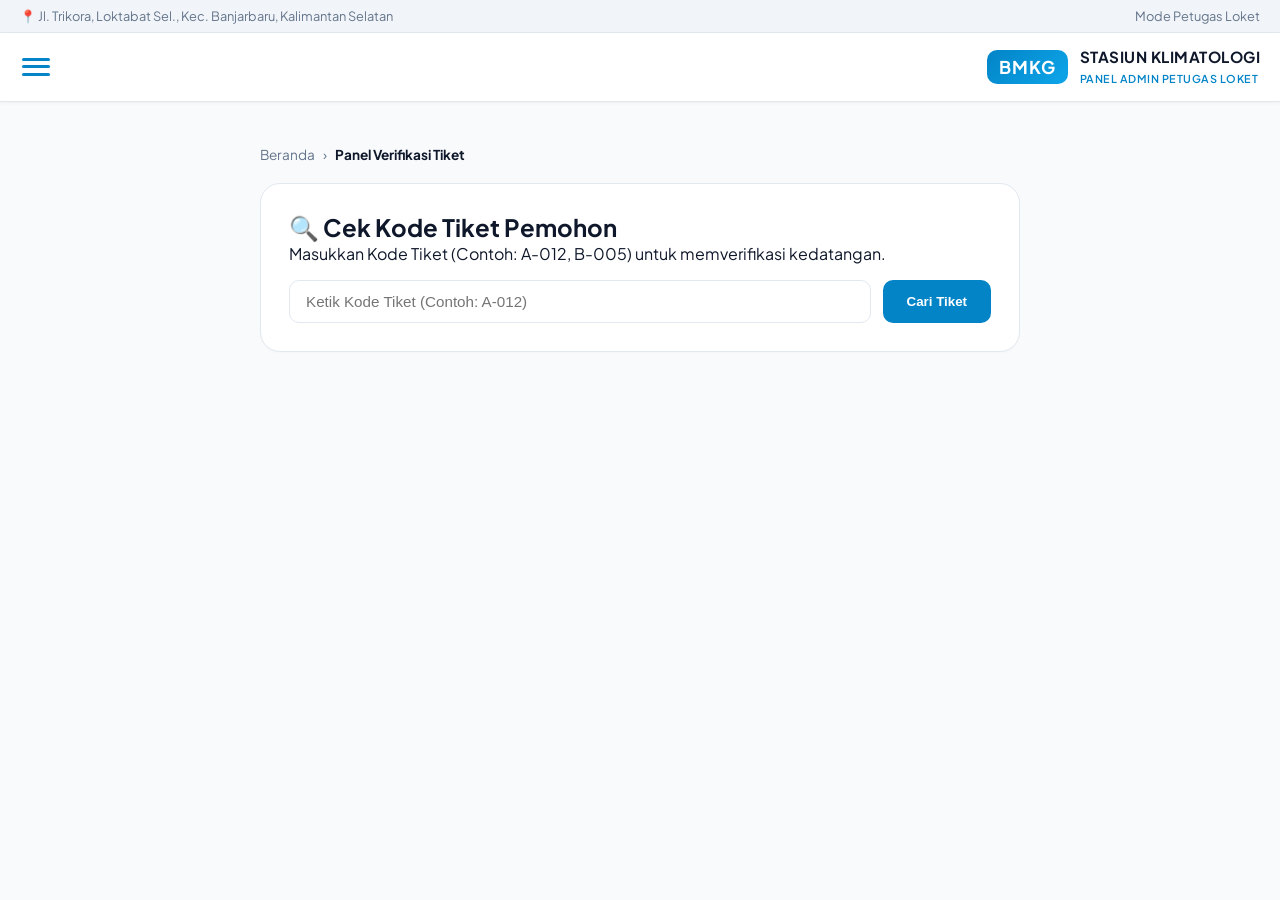
==== admin.html @ fb52cba7 "Create admin.html" ====
<!DOCTYPE html>
<html lang="id">
<head>
  <meta charset="UTF-8">
  <meta name="viewport" content="width=device-width, initial-scale=1.0">
  <title>Panel Admin - Cek Tiket Antrean BMKG</title>
  
  <link rel="preconnect" href="https://fonts.googleapis.com">
  <link rel="preconnect" href="https://fonts.gstatic.com" crossorigin>
  <link href="https://fonts.googleapis.com/css2?family=Plus+Jakarta+Sans:wght@300;400;600;700&display=swap" rel="stylesheet">
  
  <link rel="stylesheet" href="css/style.css">
  <link rel="stylesheet" href="css/responsive.css">
</head>
<body>

  <!-- Sidebar Overlay -->
  <div class="sidebar-overlay" id="sidebarOverlay" onclick="toggleSidebar()"></div>

  <aside class="sidebar" id="sidebarMenu">
    <div class="sidebar-header">
      <div class="brand-text">
        <h3>BMKG Banjarbaru</h3>
        <span>Navigasi & Admin</span>
      </div>
      <button class="close-sidebar-btn" onclick="toggleSidebar()">✕</button>
    </div>
    <div class="sidebar-body">
      <ul class="sidebar-links">
        <li><a href="index.html">🏠 Beranda</a></li>
        <li><a href="cuaca.html">🌤️ Prakiraan Cuaca</a></li>
        <li><a href="gempa.html">🌋 Gempa & Tsunami</a></li>
        <li><a href="udara.html">🍃 Kualitas Udara</a></li>
        <li><a href="tiket.html">🎫 Ambil Tiket Antrean</a></li>
      </ul>
      <div class="sidebar-divider"></div>
      <div class="admin-section-label">PANEL PETUGAS / ADMIN</div>
      <ul class="sidebar-links admin-links">
        <li><a href="admin.html" class="admin-btn-link active">🔍 Cek & Verifikasi Tiket</a></li>
      </ul>
    </div>
  </aside>

  <!-- Top Bar -->
  <div class="top-bar">
    <div class="top-bar-container">
      <div class="top-info">
        <span>📍 Jl. Trikora, Loktabat Sel., Kec. Banjarbaru, Kalimantan Selatan</span>
      </div>
      <div class="top-actions">
        <span style="font-size: 0.8rem; color: #64748B;">Mode Petugas Loket</span>
      </div>
    </div>
  </div>

  <!-- Header -->
  <header class="main-header">
    <div class="header-container">
      <button class="hamburger-btn" onclick="toggleSidebar()">
        <span></span>
        <span></span>
        <span></span>
      </button>

      <div class="brand">
        <div class="logo-badge">BMKG</div>
        <div class="brand-text">
          <h2>STASIUN KLIMATOLOGI</h2>
          <span>PANEL ADMIN PETUGAS LOKET</span>
        </div>
      </div>
    </div>
  </header>

  <!-- Panel Cek Tiket Container -->
  <main class="admin-page-container">
    <div class="breadcrumb">
      <a href="index.html">Beranda</a> <span>›</span> 
      <strong style="color: var(--text-primary);">Panel Verifikasi Tiket</strong>
    </div>

    <div class="admin-grid">
      <!-- Input Pencarian Tiket -->
      <div class="card admin-search-card">
        <h2>🔍 Cek Kode Tiket Pemohon</h2>
        <p class="subtitle">Masukkan Kode Tiket (Contoh: A-012, B-005) untuk memverifikasi kedatangan.</p>

        <form onsubmit="checkTicket(event)" class="admin-search-form">
          <input type="text" id="ticketSearchInput" placeholder="Ketik Kode Tiket (Contoh: A-012)" required>
          <button type="submit" class="check-btn">Cari Tiket</button>
        </form>
      </div>

      <!-- Hasil Cek Tiket -->
      <div class="card admin-result-card" id="adminResultCard" style="display: none;">
        <div class="status-header valid" id="statusHeader">
          <span>STATUS: TIKET VALID ✅</span>
        </div>

        <div class="admin-ticket-details">
          <div class="detail-row">
            <span>Kode Tiket:</span>
            <strong id="adminResCode" class="highlight-code">A-012</strong>
          </div>
          <div class="detail-row">
            <span>Nama Pemohon:</span>
            <strong id="adminResNama">Ahmad Rian</strong>
          </div>
          <div class="detail-row">
            <span>Instansi:</span>
            <span id="adminResInstansi">Universitas Lambung Mangkurat</span>
          </div>
          <div class="detail-row">
            <span>Jenis Layanan:</span>
            <span id="adminResLayanan">Permohonan Data Klimatologi</span>
          </div>
          <div class="detail-row">
            <span>No. WhatsApp:</span>
            <span id="adminResKontak">081234567890</span>
          </div>
        </div>

        <div class="admin-action-buttons">
          <button onclick="callQueue()" class="action-btn call-btn">📢 Panggil Ke Loket</button>
          <button onclick="markDone()" class="action-btn complete-btn">✔ Tandai Selesai</button>
        </div>
      </div>
    </div>
  </main>

  <script>
    // Fungsi Toggle Sidebar Garis 3
    function toggleSidebar() {
      document.getElementById('sidebarMenu').classList.toggle('active');
      document.getElementById('sidebarOverlay').classList.toggle('active');
    }

    // Database Simulasi Tiket
    const dummyDatabase = {
      "A-012": { nama: "Ahmad Rian", instansi: "ULM Banjarbaru", layanan: "Permohonan Data Klimatologi", kontak: "081234567890" },
      "B-005": { nama: "Siti Rahmah", instansi: "PT. Borneo Agro", layanan: "Kalibrasi Alat Meteorologi", kontak: "085299887766" },
      "C-003": { nama: "M. Rajendra", instansi: "SMA Negeri", layanan: "Pengajuan Magang / Penelitian", kontak: "081900112233" }
    };

    function checkTicket(e) {
      e.preventDefault();
      const code = document.getElementById('ticketSearchInput').value.trim().toUpperCase();
      const resultCard = document.getElementById('adminResultCard');
      
      if (dummyDatabase[code]) {
        const data = dummyDatabase[code];
        document.getElementById('adminResCode').innerText = code;
        document.getElementById('adminResNama').innerText = data.nama;
        document.getElementById('adminResInstansi').innerText = data.instansi;
        document.getElementById('adminResLayanan').innerText = data.layanan;
        document.getElementById('adminResKontak').innerText = data.kontak;
        
        resultCard.style.display = 'block';
      } else {
        alert("Kode Tiket tidak ditemukan atau belum terdaftar!");
        resultCard.style.display = 'none';
      }
    }

    function callQueue() {
      const code = document.getElementById('adminResCode').innerText;
      alert(`Nomor antrean ${code} dipanggil ke Loket Pelayanan!`);
    }

    function markDone() {
      alert("Layanan selesai disajikan. Status tiket diperbarui!");
      document.getElementById('adminResultCard').style.display = 'none';
      document.getElementById('ticketSearchInput').value = '';
    }
  </script>

<!-- Tempatkan script ini tepat sebelum tag </body> -->
  <script>
    function toggleSidebar() {
      const sidebar = document.getElementById('sidebarMenu');
      const overlay = document.getElementById('sidebarOverlay');
      
      if (sidebar && overlay) {
        sidebar.classList.toggle('active');
        overlay.classList.toggle('active');
      }
    }
  </script>
</body>
</html>
---- css/style.css ----
/* ==========================================================================
   1. VARIABLES & RESET (CLEAN LIGHT MODE - BMKG)
   ========================================================================== */
:root {
  --bg-main: #F8FAFC;
  --bg-card: #FFFFFF;
  --bg-card-hover: #F1F5F9;
  --border-card: #E2E8F0;
  
  --text-primary: #0F172A;
  --text-secondary: #64748B;
  
  --accent-blue: #0284C7;
  --accent-cyan: #0EA5E9;
  --accent-green: #10B981;
  --accent-amber: #F59E0B;
  --accent-red: #EF4444;
  
  --font-family: 'Plus Jakarta Sans', -apple-system, BlinkMacSystemFont, sans-serif;
}

* {
  margin: 0;
  padding: 0;
  box-sizing: border-box;
}

body {
  background-color: var(--bg-main);
  color: var(--text-primary);
  font-family: var(--font-family);
  min-height: 100vh;
}

/* ==========================================================================
   2. DUAL-LAYER HEADER (LIGHT VERSION)
   ========================================================================== */

/* Baris Top Bar */
.top-bar {
  background: #F1F5F9;
  border-bottom: 1px solid var(--border-card);
  font-size: 0.8rem;
  color: var(--text-secondary);
  padding: 8px 0;
}

.top-bar-container {
  max-width: 1280px;
  margin: 0 auto;
  padding: 0 20px;
  display: flex;
  justify-content: space-between;
  align-items: center;
}

.top-info {
  display: flex;
  gap: 20px;
}

.top-info span {
  display: flex;
  align-items: center;
  gap: 6px;
}

.top-actions {
  display: flex;
  align-items: center;
  gap: 16px;
}

.social-links {
  display: flex;
  gap: 12px;
}

.social-links a {
  color: var(--text-secondary);
  text-decoration: none;
  font-size: 0.85rem;
  transition: color 0.2s;
}

.social-links a:hover {
  color: var(--accent-blue);
}

.emergency-btn {
  background: #FEF2F2;
  color: var(--accent-red);
  border: 1px solid #FECACA;
  padding: 4px 12px;
  border-radius: 20px;
  text-decoration: none;
  font-weight: 700;
  font-size: 0.75rem;
  transition: all 0.3s;
}

.emergency-btn:hover {
  background: var(--accent-red);
  color: #fff;
}

/* Baris Main Navigation Header */
.main-header {
  background: var(--bg-card);
  border-bottom: 1px solid var(--border-card);
  position: sticky;
  top: 0;
  z-index: 1000;
  margin-bottom: 24px;
  box-shadow: 0 1px 3px rgba(0, 0, 0, 0.05);
}

.header-container {
  max-width: 1280px;
  margin: 0 auto;
  padding: 14px 20px;
  display: flex;
  justify-content: space-between;
  align-items: center;
}

.brand {
  display: flex;
  align-items: center;
  gap: 12px;
}

.logo-badge {
  background: linear-gradient(135deg, var(--accent-blue), var(--accent-cyan));
  color: #fff;
  font-weight: 700;
  font-size: 1.1rem;
  padding: 6px 12px;
  border-radius: 10px;
  letter-spacing: 1px;
}

.brand-text h2 {
  font-size: 0.95rem;
  font-weight: 700;
  letter-spacing: 0.5px;
  color: var(--text-primary);
  margin: 0;
}

.brand-text span {
  font-size: 0.68rem;
  color: var(--accent-blue);
  font-weight: 600;
  letter-spacing: 0.5px;
}

/* Navigasi */
.nav-menu {
  display: flex;
  align-items: center;
  gap: 6px;
}

.nav-item, .dropdown-btn {
  color: var(--text-secondary);
  text-decoration: none;
  font-weight: 600;
  font-size: 0.88rem;
  padding: 8px 14px;
  border-radius: 10px;
  background: transparent;
  border: none;
  cursor: pointer;
  transition: all 0.2s;
  font-family: inherit;
}

.nav-item:hover, .dropdown-btn:hover, .nav-item.active {
  color: var(--accent-blue);
  background: #F0F9FF;
}

.nav-item.active {
  color: var(--accent-blue);
}

/* Dropdown */
.nav-dropdown {
  position: relative;
}

.dropdown-content {
  display: none;
  position: absolute;
  top: 100%;
  left: 0;
  background: #FFFFFF;
  border: 1px solid var(--border-card);
  border-radius: 12px;
  min-width: 200px;
  box-shadow: 0 10px 25px rgba(0,0,0,0.08);
  padding: 8px 0;
  z-index: 100;
}

.dropdown-content a {
  color: var(--text-secondary);
  padding: 10px 16px;
  text-decoration: none;
  display: block;
  font-size: 0.82rem;
  transition: background 0.2s;
}

.dropdown-content a:hover {
  background: #F1F5F9;
  color: var(--accent-blue);
}

.nav-dropdown:hover .dropdown-content {
  display: block;
}

/* CTA & Time Widget */
.header-right {
  display: flex;
  align-items: center;
  gap: 14px;
}

.time-widget {
  background: #F1F5F9;
  border: 1px solid var(--border-card);
  padding: 6px 14px;
  border-radius: 20px;
  font-weight: 600;
  font-size: 0.85rem;
  color: var(--accent-blue);
}

.cta-button {
  background: linear-gradient(135deg, var(--accent-blue), var(--accent-cyan));
  color: #fff;
  border: none;
  padding: 10px 18px;
  border-radius: 10px;
  font-weight: 700;
  font-size: 0.85rem;
  cursor: pointer;
  transition: transform 0.2s, box-shadow 0.2s;
  box-shadow: 0 4px 12px rgba(14, 165, 233, 0.25);
}

.cta-button:hover {
  transform: translateY(-2px);
  box-shadow: 0 6px 16px rgba(14, 165, 233, 0.35);
}

/* ==========================================================================
   3. LAYOUT & CARDS
   ========================================================================== */
.dashboard-grid {
  max-width: 1280px;
  margin: 0 auto;
  padding: 0 20px 20px;
  display: grid;
  grid-template-columns: 1fr 340px;
  gap: 24px;
}

.main-content, .sidebar {
  display: flex;
  flex-direction: column;
  gap: 24px;
}

.card {
  background: var(--bg-card);
  border: 1px solid var(--border-card);
  border-radius: 20px;
  padding: 24px;
  box-shadow: 0 1px 3px rgba(0,0,0,0.02);
  transition: border-color 0.3s ease, box-shadow 0.3s ease;
}

.card:hover {
  border-color: #CBD5E1;
  box-shadow: 0 4px 12px rgba(0,0,0,0.05);
}

.card h3 {
  font-size: 0.95rem;
  color: var(--text-secondary);
  margin-bottom: 16px;
  text-transform: uppercase;
  letter-spacing: 0.5px;
}

/* Hero Weather Card */
.hero-weather {
  background: linear-gradient(135deg, #F0F9FF 0%, #FFFFFF 100%);
  border: 1px solid #BAE6FD;
}

.weather-header h2 {
  font-size: 1.5rem;
  font-weight: 700;
  color: var(--text-primary);
}

.weather-status-badge {
  background: #E0F2FE;
  color: var(--accent-blue);
  border: 1px solid #93C5FD;
  padding: 6px 14px;
  border-radius: 20px;
  font-size: 0.85rem;
  font-weight: 600;
}

.temp-display {
  font-size: 4.5rem;
  font-weight: 700;
  color: var(--text-primary);
}

.temp-display .unit {
  font-size: 2.5rem;
  color: var(--accent-blue);
}

.detail-item strong {
  color: var(--text-primary);
}

/* Map Card */
#map {
  height: 350px;
  width: 100%;
  border-radius: 12px;
  border: 1px solid var(--border-card);
}

/* Sidebar Cards */
.earthquake-card {
  border-left: 4px solid var(--accent-amber);
}

.eq-magnitude {
  background: #FEF2F2;
  border: 1px solid #FECACA;
  color: var(--accent-red);
}

.ispu-status {
  background: #F8FAFC;
  border: 1px solid var(--border-card);
  border-radius: 12px;
  padding: 12px 16px;
  display: flex;
  align-items: center;
  gap: 16px;
}

/* FORM TIKET (tiket.html) LIGHT VERSION */
.ticket-container {
  background: #FFFFFF;
  border: 1px solid var(--border-card);
  box-shadow: 0 10px 25px rgba(0,0,0,0.05);
}

.ticket-form input, .ticket-form select {
  background: #F8FAFC;
  border: 1px solid var(--border-card);
  color: var(--text-primary);
}

.ticket-form input:focus, .ticket-form select:focus {
  background: #FFFFFF;
  border-color: var(--accent-blue);
}

.ticket-pass {
  background: linear-gradient(135deg, #F0F9FF, #FFFFFF);
  border: 2px dashed var(--accent-blue);
}

/* ==========================================================================
   4. HERO WEATHER CARD
   ========================================================================== */
.hero-weather {
  background: linear-gradient(135deg, rgba(0, 141, 218, 0.15) 0%, rgba(18, 28, 45, 0.8) 100%);
}

.weather-header {
  display: flex;
  justify-content: space-between;
  align-items: flex-start;
  margin-bottom: 24px;
}

.weather-header h2 {
  font-size: 1.5rem;
  font-weight: 700;
}

.weather-header .subtitle {
  color: var(--text-secondary);
  font-size: 0.85rem;
}

.weather-status-badge {
  background: rgba(65, 201, 226, 0.15);
  color: var(--accent-cyan);
  border: 1px solid rgba(65, 201, 226, 0.3);
  padding: 6px 14px;
  border-radius: 20px;
  font-size: 0.85rem;
  font-weight: 600;
}

.weather-body {
  display: flex;
  align-items: center;
  justify-content: space-between;
}

.temp-display {
  font-size: 4.5rem;
  font-weight: 700;
  line-height: 1;
}

.temp-display .unit {
  font-size: 2.5rem;
  color: var(--accent-cyan);
}

.weather-details {
  display: flex;
  gap: 24px;
}

.detail-item {
  display: flex;
  flex-direction: column;
  gap: 4px;
}

.detail-item span {
  font-size: 0.75rem;
  color: var(--text-secondary);
}

.detail-item strong {
  font-size: 1rem;
}

/* ==========================================================================
   5. MAP SECTION
   ========================================================================== */
.map-card {
  padding: 20px;
}

#map {
  height: 350px;
  width: 100%;
  border-radius: 12px;
  border: 1px solid var(--border-card);
  z-index: 1;
}

/* ==========================================================================
   6. SIDEBAR CARDS (EARTHQUAKE & ISPU)
   ========================================================================== */
.earthquake-card {
  border-left: 4px solid var(--accent-amber);
}

.alert-header {
  display: flex;
  align-items: center;
  gap: 10px;
}

.alert-header h3 {
  margin-bottom: 0;
}

.live-dot {
  width: 10px;
  height: 10px;
  background-color: var(--accent-red);
  border-radius: 50%;
  box-shadow: 0 0 10px var(--accent-red);
  animation: pulse 1.5s infinite;
}

@keyframes pulse {
  0% { transform: scale(0.95); opacity: 0.8; }
  50% { transform: scale(1.2); opacity: 1; }
  100% { transform: scale(0.95); opacity: 0.8; }
}

.eq-body {
  display: flex;
  gap: 16px;
  align-items: center;
  margin-top: 16px;
}

.eq-magnitude {
  background: rgba(239, 68, 68, 0.15);
  border: 1px solid rgba(239, 68, 68, 0.3);
  color: var(--accent-red);
  padding: 12px 16px;
  border-radius: 12px;
  text-align: center;
}

.eq-magnitude span {
  font-size: 2rem;
  font-weight: 700;
  display: block;
  line-height: 1;
}

.eq-magnitude small {
  font-weight: 600;
  font-size: 0.75rem;
}

.eq-info p {
  font-size: 0.8rem;
  color: var(--text-secondary);
  margin-bottom: 4px;
}

.eq-info strong {
  color: var(--text-primary);
}

.tsunami-badge {
  display: inline-block;
  margin-top: 8px;
  font-size: 0.7rem;
  font-weight: 700;
  padding: 4px 8px;
  border-radius: 6px;
  text-transform: uppercase;
}

.tsunami-badge.no-risk {
  background: rgba(16, 185, 129, 0.15);
  color: var(--accent-green);
}

/* ISPU Status Indicator */
.ispu-status {
  display: flex;
  align-items: center;
  gap: 16px;
  padding: 12px 16px;
  background: rgba(255, 255, 255, 0.03);
  border-radius: 12px;
}

.ispu-val {
  font-size: 2rem;
  font-weight: 700;
}

.ispu-status.good .ispu-val,
.ispu-status.good .ispu-label { color: var(--accent-green); }

.ispu-status.moderate .ispu-val,
.ispu-status.moderate .ispu-label { color: var(--accent-amber); }

.ispu-status.unhealthy .ispu-val,
.ispu-status.unhealthy .ispu-label { color: var(--accent-red); }

.ispu-label {
  font-weight: 700;
  font-size: 0.9rem;
  letter-spacing: 1px;
}

/* RESPONSIVE */
@media (max-width: 900px) {
  .dashboard-grid {
    grid-template-columns: 1fr;
  }
}

/* ==========================================================================
   SECTION LANDING TIKET ANTREAN PTSP
   ========================================================================== */
.ticket-landing-section {
  max-width: 1280px;
  margin: 40px auto 20px;
  padding: 0 20px;
}

.ticket-container {
  background: linear-gradient(135deg, rgba(18, 28, 45, 0.9) 0%, rgba(11, 18, 30, 0.95) 100%);
  border: 1px solid rgba(65, 201, 226, 0.2);
  border-radius: 24px;
  padding: 40px;
}

.section-header {
  text-align: center;
  margin-bottom: 32px;
}

.badge-ptsp {
  background: rgba(65, 201, 226, 0.12);
  color: var(--accent-cyan);
  border: 1px solid rgba(65, 201, 226, 0.3);
  padding: 6px 16px;
  border-radius: 20px;
  font-size: 0.75rem;
  font-weight: 700;
  letter-spacing: 1px;
}

.section-header h2 {
  font-size: 1.8rem;
  margin: 12px 0 6px;
}

.section-header p {
  color: var(--text-secondary);
  font-size: 0.9rem;
}

.ticket-grid {
  max-width: 550px;
  margin: 0 auto;
}

/* Form Styling */
.ticket-form {
  display: flex;
  flex-direction: column;
  gap: 18px;
}

.btn-submit-ticket {
  width: 100%;
  padding: 14px;
  font-size: 1rem;
  margin-top: 8px;
}

/* Printable Ticket Styling */
.ticket-pass {
  background: linear-gradient(135deg, rgba(0, 141, 218, 0.25), rgba(18, 28, 45, 0.95));
  border: 2px dashed var(--accent-cyan);
  border-radius: 20px;
  padding: 24px;
  text-align: center;
  box-shadow: 0 10px 30px rgba(0,0,0,0.4);
}

.ticket-pass-header {
  display: flex;
  justify-content: space-between;
  align-items: center;
  border-bottom: 1px solid var(--border-card);
  padding-bottom: 12px;
  margin-bottom: 16px;
}

.ticket-label {
  font-size: 0.75rem;
  color: var(--text-secondary);
  letter-spacing: 1px;
}

.ticket-pass h1 {
  font-size: 3.5rem;
  color: var(--accent-cyan);
  margin: 8px 0;
  letter-spacing: 2px;
}

.ticket-pass h4 {
  color: var(--text-primary);
  font-size: 1.1rem;
}

.ticket-user-name {
  color: var(--accent-amber);
  font-weight: 600;
  margin-top: 6px;
}

.ticket-instruction {
  font-size: 0.8rem;
  color: var(--text-secondary);
  text-align: center;
  margin-top: 16px;
}

/* Styling Ikon Gambar Media Sosial */
.social-links {
  display: flex;
  align-items: center;
  gap: 12px;
}

.social-links a {
  display: inline-flex;
  align-items: center;
  justify-content: center;
  transition: transform 0.2s ease, opacity 0.2s ease;
}

.social-links a:hover {
  transform: translateY(-2px);
  opacity: 0.8;
}

.social-icon {
  width: 30px;       /* Sesuaikan ukuran lebar gambar */
  height: 20px;      /* Sesuaikan ukuran tinggi gambar */
  object-fit: contain;
}

/* ==========================================================================
   FORECAST SECTION (PRAKIRAAN CUACA)
   ========================================================================== */
.forecast-card {
  display: flex;
  flex-direction: column;
  gap: 16px;
}

.forecast-tabs {
  display: flex;
  gap: 8px;
  border-bottom: 1px solid var(--border-card);
  padding-bottom: 12px;
}

.tab-btn {
  background: transparent;
  border: none;
  font-family: inherit;
  font-size: 0.85rem;
  font-weight: 600;
  color: var(--text-secondary);
  padding: 6px 14px;
  border-radius: 8px;
  cursor: pointer;
  transition: all 0.2s;
}

.tab-btn:hover {
  color: var(--accent-blue);
  background: #F1F5F9;
}

.tab-btn.active {
  color: var(--accent-blue);
  background: #E0F2FE;
}

.forecast-container {
  display: grid;
  grid-template-columns: repeat(auto-fit, minmax(90px, 1fr));
  gap: 12px;
}

.forecast-item {
  background: #F8FAFC;
  border: 1px solid var(--border-card);
  border-radius: 12px;
  padding: 12px 8px;
  text-align: center;
  display: flex;
  flex-direction: column;
  align-items: center;
  gap: 6px;
  transition: transform 0.2s;
}

.forecast-item:hover {
  transform: translateY(-3px);
  border-color: var(--accent-blue);
}

.forecast-item .time {
  font-size: 0.75rem;
  font-weight: 700;
  color: var(--text-secondary);
}

.forecast-item .icon {
  font-size: 1.8rem;
  margin: 2px 0;
}

.forecast-item .temp {
  font-size: 0.9rem;
  font-weight: 700;
  color: var(--text-primary);
}

.forecast-item small {
  font-size: 0.68rem;
  color: var(--text-secondary);
}

html {
  scroll-behavior: smooth;
  scroll-padding-top: 90px; /* Supaya judul tidak tertutup header sticky */
}

/* ==========================================================================
   HALAMAN KHUSUS PRAKIRAAN CUACA (cuaca.html)
   ========================================================================== */
.cuaca-page-container {
  max-width: 1280px;
  margin: 0 auto;
  padding: 20px;
}

.cuaca-hero-section {
  text-align: center;
  padding: 40px 20px;
  background: linear-gradient(180deg, #F0F9FF 0%, #F8FAFC 100%);
  border-radius: 24px;
  margin-bottom: 32px;
}

.breadcrumb {
  font-size: 0.85rem;
  color: var(--text-secondary);
  margin-bottom: 20px;
}

.breadcrumb a {
  color: var(--text-secondary);
  text-decoration: none;
}

.breadcrumb a:hover {
  color: var(--accent-blue);
}

.breadcrumb span {
  margin: 0 6px;
}

.page-title {
  font-size: 2.2rem;
  font-weight: 700;
  color: #0F172A;
  line-height: 1.2;
  margin-bottom: 12px;
}

.page-subtitle {
  color: var(--text-secondary);
  font-size: 0.95rem;
  margin-bottom: 30px;
}

/* Form Search Bar Modern */
.search-box-wrapper {
  max-width: 580px;
  margin: 0 auto;
}

.search-input-group {
  display: flex;
  align-items: center;
  background: #FFFFFF;
  border: 1px solid var(--border-card);
  border-radius: 16px;
  padding: 8px 16px;
  box-shadow: 0 10px 25px rgba(0, 0, 0, 0.05);
  transition: border-color 0.2s;
}

.search-input-group:focus-within {
  border-color: var(--accent-blue);
}

.search-icon {
  font-size: 1.1rem;
  margin-right: 12px;
}

.search-input-group input {
  width: 100%;
  border: none;
  outline: none;
  font-size: 0.95rem;
  font-family: inherit;
  color: var(--text-primary);
  background: transparent;
}

/* Grid Kartu Wilayah */
.weather-region-grid {
  display: grid;
  grid-template-columns: repeat(auto-fill, minmax(260px, 1fr));
  gap: 20px;
}

.region-card {
  display: flex;
  flex-direction: column;
  justify-content: space-between;
  padding: 20px;
}

.region-info h3 {
  font-size: 1.1rem;
  color: var(--text-primary);
  margin-bottom: 2px;
  text-transform: none;
}

.region-info p {
  font-size: 0.78rem;
  color: var(--text-secondary);
}

.region-weather {
  display: flex;
  align-items: center;
  justify-content: space-between;
  margin: 16px 0 8px;
}

.weather-icon {
  font-size: 2.2rem;
}

.region-temp {
  font-size: 2rem;
  font-weight: 700;
  color: var(--accent-blue);
}

.weather-desc {
  font-size: 0.82rem;
  font-weight: 600;
  color: var(--text-secondary);
}

/* ==========================================================================
   HALAMAN KHUSUS GEMPA BUMI & TSUNAMI (gempa.html)
   ========================================================================== */
.gempa-grid {
  display: grid;
  grid-template-columns: 1fr 380px;
  gap: 24px;
}

@media (max-width: 900px) {
  .gempa-grid {
    grid-template-columns: 1fr;
  }
}

.gempa-main-card {
  border-left: 6px solid var(--accent-red);
}

.gempa-header-tag {
  display: flex;
  justify-content: space-between;
  align-items: center;
  flex-wrap: wrap;
  gap: 10px;
  margin-bottom: 24px;
}

.badge-danger {
  background: #FEF2F2;
  color: var(--accent-red);
  border: 1px solid #FECACA;
  padding: 6px 14px;
  border-radius: 20px;
  font-weight: 700;
  font-size: 0.8rem;
}

.tsunami-status {
  padding: 6px 14px;
  border-radius: 20px;
  font-size: 0.8rem;
  font-weight: 700;
}

.tsunami-status.no-tsunami {
  background: #F0FDF4;
  color: var(--accent-green);
  border: 1px solid #BBF7D0;
}

.gempa-details-wrapper {
  display: flex;
  gap: 28px;
  align-items: center;
}

@media (max-width: 600px) {
  .gempa-details-wrapper {
    flex-direction: column;
    text-align: center;
  }
}

.gempa-mag-box {
  background: linear-gradient(135deg, #EF4444, #B91C1C);
  color: #FFFFFF;
  padding: 24px 32px;
  border-radius: 20px;
  display: flex;
  flex-direction: column;
  align-items: center;
  justify-content: center;
  min-width: 140px;
  box-shadow: 0 8px 20px rgba(239, 68, 68, 0.25);
}

.gempa-mag-box .mag-num {
  font-size: 3rem;
  font-weight: 700;
  line-height: 1;
}

.gempa-mag-box small {
  font-size: 0.75rem;
  text-transform: uppercase;
  margin-top: 6px;
  letter-spacing: 1px;
}

.gempa-info-list {
  display: flex;
  flex-direction: column;
  gap: 12px;
  width: 100%;
}

.info-row {
  display: flex;
  justify-content: space-between;
  border-bottom: 1px solid var(--border-card);
  padding-bottom: 8px;
  font-size: 0.9rem;
}

.info-row .label {
  color: var(--text-secondary);
  font-weight: 600;
}

.info-row .val {
  color: var(--text-primary);
  font-weight: 700;
  text-align: right;
}

/* Sidebar Gempa Dirasakan */
.section-title {
  font-size: 1rem;
  font-weight: 700;
  color: var(--text-primary);
  margin-bottom: 16px;
}

.gempa-list {
  display: flex;
  flex-direction: column;
  gap: 12px;
}

.gempa-item {
  display: flex;
  align-items: center;
  gap: 16px;
  padding: 14px;
}

.item-mag {
  background: #F1F5F9;
  color: var(--text-primary);
  font-weight: 700;
  padding: 8px 12px;
  border-radius: 10px;
  font-size: 0.9rem;
  min-width: 60px;
  text-align: center;
}

.item-desc strong {
  display: block;
  font-size: 0.85rem;
  color: var(--text-primary);
  margin-bottom: 4px;
}

.item-desc small {
  font-size: 0.75rem;
  color: var(--text-secondary);
}

/* ==========================================================================
   HALAMAN KUALITAS UDARA (udara.html)
   ========================================================================== */
.ispu-page-container {
  max-width: 1280px;
  margin: 0 auto;
  padding: 20px;
}

.ispu-hero {
  text-align: center;
  padding: 30px 20px;
  background: linear-gradient(180deg, #F0F9FF 0%, #F8FAFC 100%);
  border-radius: 20px;
  margin: 16px 0 24px;
}

.ispu-tag {
  background: #E0F2FE;
  color: var(--accent-blue);
  font-size: 0.75rem;
  font-weight: 700;
  padding: 4px 12px;
  border-radius: 12px;
  letter-spacing: 0.5px;
}

.ispu-hero h1 {
  font-size: 1.8rem;
  color: var(--text-primary);
  margin: 10px 0 6px;
}

.ispu-hero p {
  color: var(--text-secondary);
  font-size: 0.9rem;
}

.ispu-grid {
  display: grid;
  grid-template-columns: 1fr 340px;
  gap: 24px;
}

/* Card Main ISPU */
.ispu-main-card {
  padding: 28px;
}

.ispu-header-row {
  display: flex;
  justify-content: space-between;
  align-items: center;
  margin-bottom: 24px;
  padding-bottom: 16px;
  border-bottom: 1px solid var(--border-card);
}

.ispu-header-row h2 {
  font-size: 1.2rem;
  color: var(--text-primary);
}

.ispu-header-row small {
  color: var(--text-secondary);
  font-size: 0.8rem;
}

.ispu-status-pill {
  font-weight: 700;
  font-size: 0.85rem;
  padding: 6px 16px;
  border-radius: 20px;
}

.status-good {
  background: #DCFCE7;
  color: #15803D;
  border: 1px solid #BBF7D0;
}

.ispu-score-container {
  display: flex;
  align-items: center;
  gap: 28px;
  margin-bottom: 32px;
}

.score-circle {
  min-width: 130px;
  height: 130px;
  border-radius: 50%;
  display: flex;
  flex-direction: column;
  justify-content: center;
  align-items: center;
  text-align: center;
}

.good-bg {
  background: linear-gradient(135deg, #10B981, #059669);
  color: #FFFFFF;
  box-shadow: 0 10px 20px rgba(16, 185, 129, 0.25);
}

.score-num {
  font-size: 3rem;
  font-weight: 700;
  line-height: 1;
}

.score-unit {
  font-size: 0.7rem;
  opacity: 0.9;
  margin-top: 4px;
}

.score-info h3 {
  font-size: 1.2rem;
  color: var(--text-primary);
  margin-bottom: 6px;
  text-transform: none;
}

.score-info p {
  color: var(--text-secondary);
  font-size: 0.88rem;
  line-height: 1.5;
}

/* Scale Legend */
.ispu-scale h4 {
  font-size: 0.85rem;
  color: var(--text-secondary);
  margin-bottom: 12px;
}

.scale-bar {
  display: grid;
  grid-template-columns: repeat(5, 1fr);
  gap: 8px;
  text-align: center;
}

.scale-item {
  padding: 10px 6px;
  border-radius: 10px;
  font-size: 0.8rem;
  font-weight: 700;
  opacity: 0.5;
}

.active-scale {
  opacity: 1 !important;
  transform: scale(1.03);
  box-shadow: 0 4px 12px rgba(0, 0, 0, 0.08);
}

.item-good { background: #DCFCE7; color: #15803D; }
.item-moderate { background: #FEF9C3; color: #A16207; }
.item-unhealthy { background: #FFEDD5; color: #C2410C; }
.item-very-unhealthy { background: #FEE2E2; color: #B91C1C; }
.item-hazardous { background: #F3E8FF; color: #6B21A8; }

/* Parameter Card */
.param-list {
  display: flex;
  flex-direction: column;
  gap: 12px;
}

.param-item {
  display: flex;
  justify-content: space-between;
  align-items: center;
  padding: 12px;
  background: #F8FAFC;
  border: 1px solid var(--border-card);
  border-radius: 10px;
}

.param-name {
  font-size: 0.88rem;
  font-weight: 600;
  color: var(--text-primary);
}

.param-name small {
  display: block;
  font-weight: 400;
  font-size: 0.72rem;
  color: var(--text-secondary);
}

.param-val {
  font-size: 0.88rem;
  font-weight: 700;
  color: var(--text-primary);
  display: flex;
  align-items: center;
  gap: 8px;
}

.badge-mini {
  font-size: 0.7rem;
  padding: 2px 8px;
  border-radius: 6px;
}

.badge-mini.good {
  background: #DCFCE7;
  color: #15803D;
}

/* ==========================================================================
   HALAMAN TIKET ANTREAN (tiket.html)
   ========================================================================== */
.ticket-page-container {
  max-width: 1100px;
  margin: 0 auto;
  padding: 20px;
}

/* Banner Status Realtime Antrean */
.queue-status-banner {
  display: flex;
  align-items: center;
  justify-content: space-around;
  background: linear-gradient(135deg, #0284C7, #0369A1);
  color: #FFFFFF;
  padding: 20px;
  border-radius: 16px;
  margin: 16px 0 28px;
  box-shadow: 0 10px 20px rgba(2, 132, 199, 0.2);
}

.queue-status-box {
  text-align: center;
}

.queue-status-box small {
  display: block;
  font-size: 0.82rem;
  opacity: 0.9;
  margin-bottom: 4px;
}

.queue-number {
  font-size: 2rem;
  font-weight: 700;
}

.queue-number.current {
  color: #FDE047; /* Yellow Accent */
}

.queue-status-divider {
  width: 1px;
  height: 40px;
  background: rgba(255, 255, 255, 0.2);
}

/* Grid Layout Tiket */
.ticket-grid {
  display: grid;
  grid-template-columns: 1fr 1fr;
  gap: 28px;
  align-items: start;
}

@media (max-width: 850px) {
  .ticket-grid {
    grid-template-columns: 1fr;
  }
}

/* Form Card */
.ticket-form-card {
  padding: 28px;
}

.ticket-form-card h2 {
  font-size: 1.3rem;
  color: var(--text-primary);
  margin-bottom: 4px;
}

.ticket-form-card .subtitle {
  font-size: 0.85rem;
  color: var(--text-secondary);
  margin-bottom: 24px;
}

.form-group {
  margin-bottom: 18px;
}

.form-group label {
  display: block;
  font-size: 0.85rem;
  font-weight: 600;
  color: var(--text-primary);
  margin-bottom: 6px;
}

.form-group input,
.form-group select {
  width: 100%;
  padding: 10px 14px;
  border: 1px solid var(--border-card);
  border-radius: 10px;
  font-family: inherit;
  font-size: 0.9rem;
  color: var(--text-primary);
  background: #F8FAFC;
  outline: none;
  transition: border-color 0.2s;
}

.form-group input:focus,
.form-group select:focus {
  border-color: var(--accent-blue);
  background: #FFFFFF;
}

.submit-ticket-btn {
  width: 100%;
  padding: 12px;
  background: var(--accent-blue);
  color: #FFFFFF;
  border: none;
  border-radius: 10px;
  font-weight: 700;
  font-size: 0.95rem;
  cursor: pointer;
  transition: opacity 0.2s;
}

.submit-ticket-btn:hover {
  opacity: 0.9;
}

/* Tiket Result Card (Tampilan Kupon Tiket Digital) */
.ticket-result-card {
  background: #FFFFFF;
  border: 2px dashed var(--accent-blue);
  border-radius: 20px;
  padding: 24px;
  text-align: center;
}

.ticket-header h3 {
  font-size: 1rem;
  color: var(--text-primary);
  margin-bottom: 2px;
}

.ticket-header p {
  font-size: 0.78rem;
  color: var(--text-secondary);
}

.ticket-body {
  background: #F0F9FF;
  border-radius: 14px;
  padding: 20px;
  margin: 20px 0;
}

.ticket-label {
  font-size: 0.75rem;
  font-weight: 700;
  color: var(--text-secondary);
  letter-spacing: 0.5px;
}

.ticket-code {
  font-size: 3.2rem;
  font-weight: 800;
  color: var(--accent-blue);
  line-height: 1.1;
  margin: 6px 0 16px;
}

.ticket-info-list {
  text-align: left;
  border-top: 1px solid #BAE6FD;
  padding-top: 12px;
  display: flex;
  flex-direction: column;
  gap: 8px;
}

.info-row {
  display: flex;
  justify-content: space-between;
  font-size: 0.82rem;
}

.info-row span {
  color: var(--text-secondary);
}

.info-row strong {
  color: var(--text-primary);
}

.ticket-footer p {
  font-size: 0.75rem;
  color: var(--text-secondary);
  margin-bottom: 12px;
}

.print-btn {
  background: #F1F5F9;
  color: var(--text-primary);
  border: 1px solid var(--border-card);
  padding: 8px 16px;
  border-radius: 8px;
  font-weight: 600;
  font-size: 0.85rem;
  cursor: pointer;
}

.print-btn:hover {
  background: #E2E8F0;
}

/* ==========================================================================
   HAMBURGER BUTTON & SIDEBAR DRAWER
   ========================================================================== */
.hamburger-btn {
  display: flex;
  flex-direction: column;
  justify-content: space-between;
  width: 28px;
  height: 20px;
  background: transparent;
  border: none;
  cursor: pointer;
  padding: 0;
  margin-right: 16px;
}

.hamburger-btn span {
  width: 100%;
  height: 3px;
  background: var(--text-primary);
  border-radius: 4px;
  transition: all 0.3s ease;
}

/* Sidebar Drawer Slide-in */
.sidebar {
  position: fixed;
  top: 0;
  left: -300px; /* Sembunyi di kiri */
  width: 280px;
  height: 100vh;
  background: #FFFFFF;
  z-index: 1000;
  box-shadow: 4px 0 25px rgba(0, 0, 0, 0.15);
  transition: left 0.3s ease;
  display: flex;
  flex-direction: column;
}

.sidebar.active {
  left: 0; /* Muncul dari kiri */
}

.sidebar-overlay {
  position: fixed;
  top: 0;
  left: 0;
  width: 100vw;
  height: 100vh;
  background: rgba(15, 23, 42, 0.4);
  backdrop-filter: blur(2px);
  z-index: 999;
  display: none;
}

.sidebar-overlay.active {
  display: block;
}

.sidebar-header {
  display: flex;
  justify-content: space-between;
  align-items: center;
  padding: 20px;
  border-bottom: 1px solid var(--border-card);
}

.close-sidebar-btn {
  background: transparent;
  border: none;
  font-size: 1.2rem;
  cursor: pointer;
  color: var(--text-secondary);
}

.sidebar-body {
  padding: 20px;
  flex: 1;
  overflow-y: auto;
}

.sidebar-links {
  list-style: none;
  padding: 0;
  margin: 0;
}

.sidebar-links li {
  margin-bottom: 8px;
}

.sidebar-links a {
  display: block;
  padding: 10px 14px;
  color: var(--text-primary);
  text-decoration: none;
  font-weight: 600;
  font-size: 0.9rem;
  border-radius: 8px;
  transition: background 0.2s;
}

.sidebar-links a:hover {
  background: #F1F5F9;
  color: var(--accent-blue);
}

.sidebar-divider {
  height: 1px;
  background: var(--border-card);
  margin: 20px 0;
}

.admin-section-label {
  font-size: 0.72rem;
  font-weight: 700;
  color: var(--text-secondary);
  letter-spacing: 0.5px;
  margin-bottom: 10px;
}

.admin-btn-link {
  background: #EFF6FF !important;
  color: var(--accent-blue) !important;
  border: 1px solid #BFDBFE;
}

/* ==========================================================================
   HALAMAN ADMIN CEK TIKET (admin.html)
   ========================================================================== */
.admin-page-container {
  max-width: 800px;
  margin: 0 auto;
  padding: 20px;
}

.admin-grid {
  display: flex;
  flex-direction: column;
  gap: 20px;
  margin-top: 16px;
}

.admin-search-card {
  padding: 28px;
}

.admin-search-form {
  display: flex;
  gap: 12px;
  margin-top: 16px;
}

.admin-search-form input {
  flex: 1;
  padding: 12px 16px;
  border: 1px solid var(--border-card);
  border-radius: 10px;
  font-size: 0.95rem;
  outline: none;
}

.admin-search-form .check-btn {
  background: var(--accent-blue);
  color: #FFFFFF;
  border: none;
  padding: 0 24px;
  border-radius: 10px;
  font-weight: 700;
  cursor: pointer;
}

.status-header.valid {
  background: #DCFCE7;
  color: #15803D;
  padding: 10px 16px;
  border-radius: 8px;
  font-weight: 700;
  font-size: 0.85rem;
  margin-bottom: 16px;
}

.admin-ticket-details {
  display: flex;
  flex-direction: column;
  gap: 12px;
  background: #F8FAFC;
  padding: 16px;
  border-radius: 12px;
  margin-bottom: 20px;
}

.detail-row {
  display: flex;
  justify-content: space-between;
  font-size: 0.9rem;
}

.detail-row span {
  color: var(--text-secondary);
}

.highlight-code {
  color: var(--accent-blue);
  font-size: 1.2rem;
}

.admin-action-buttons {
  display: flex;
  gap: 12px;
}

.action-btn {
  flex: 1;
  padding: 12px;
  border: none;
  border-radius: 10px;
  font-weight: 700;
  cursor: pointer;
}

.call-btn {
  background: #FEF08A;
  color: #854D0E;
}

.complete-btn {
  background: #0284C7;
  color: #FFFFFF;
}

/* ==========================================================================
   SIDEBAR & OVERLAY FIX
   ========================================================================== */

/* Overlay Latar Hitam */
.sidebar-overlay {
  position: fixed;
  top: 0;
  left: 0;
  width: 100vw;
  height: 100vh;
  background: rgba(15, 23, 42, 0.5);
  backdrop-filter: blur(2px);
  z-index: 9998;
  display: none;
}

.sidebar-overlay.active {
  display: block !important;
}

/* Sidebar Box */
.sidebar {
  position: fixed;
  top: 0;
  left: -320px; /* Sembunyi ke kiri luar layar */
  width: 280px;
  height: 100vh;
  background: #FFFFFF;
  z-index: 9999; /* Pastikan selalu berada di paling atas */
  box-shadow: 4px 0 25px rgba(0, 0, 0, 0.2);
  transition: left 0.3s cubic-bezier(0.4, 0, 0.2, 1);
  display: flex;
  flex-direction: column;
}

/* Saat Kelas 'active' Ditambahkan oleh JS, Sidebar Keluar */
.sidebar.active {
  left: 0 !important;
}

/* Tombol Garis 3 */
.hamburger-btn {
  display: flex;
  flex-direction: column;
  justify-content: space-around;
  width: 32px;
  height: 26px;
  background: transparent;
  border: none;
  cursor: pointer;
  padding: 2px;
  margin-right: 12px;
  z-index: 10;
}

.hamburger-btn span {
  width: 100%;
  height: 3px;
  background: #0284C7;
  border-radius: 4px;
}

/* Header & Tombol Close di Dalam Sidebar */
.sidebar-header {
  display: flex;
  justify-content: space-between;
  align-items: center;
  padding: 18px 20px;
  border-bottom: 1px solid #E2E8F0;
}

.close-sidebar-btn {
  background: #F1F5F9;
  border: none;
  font-size: 1.1rem;
  width: 32px;
  height: 32px;
  border-radius: 50%;
  cursor: pointer;
  color: #64748B;
  display: flex;
  align-items: center;
  justify-content: center;
}

.sidebar-body {
  padding: 20px;
  flex: 1;
  overflow-y: auto;
}

.sidebar-links {
  list-style: none;
  padding: 0;
  margin: 0;
}

.sidebar-links li {
  margin-bottom: 6px;
}

.sidebar-links a {
  display: block;
  padding: 10px 14px;
  color: #0F172A;
  text-decoration: none;
  font-weight: 600;
  font-size: 0.9rem;
  border-radius: 10px;
  transition: all 0.2s;
}

.sidebar-links a:hover {
  background: #F0F9FF;
  color: #0284C7;
}

.sidebar-divider {
  height: 1px;
  background: #E2E8F0;
  margin: 16px 0;
}

.admin-section-label {
  font-size: 0.7rem;
  font-weight: 700;
  color: #94A3B8;
  letter-spacing: 0.5px;
  margin-bottom: 8px;
}

.admin-btn-link {
  background: #EFF6FF !important;
  color: #0284C7 !important;
  border: 1px solid #BFDBFE;
}
---- css/responsive.css ----
/* ==========================================================================
   RESPONSIVE DESIGN (BREAKPOINTS)
   ========================================================================== */

/* 1. TABLET & IPAD (Max Width: 900px) */
@media screen and (max-width: 900px) {
  body {
    padding: 12px;
  }

  .navbar {
    padding: 12px 16px;
  }

  /* Ubah layout dari 2 kolom samping-sampingan jadi 1 kolom bertumpuk */
  .dashboard-grid {
    grid-template-columns: 1fr;
    gap: 16px;
  }

  .weather-body {
    flex-direction: row;
    gap: 16px;
  }

  #map {
    height: 300px;
  }
}

/* 2. SMARTPHONE / MOBILE (Max Width: 600px) */
@media screen and (max-width: 600px) {
  /* Navbar Adjustment */
  .navbar {
    flex-direction: column;
    align-items: flex-start;
    gap: 12px;
  }

  .time-widget {
    align-self: flex-start;
    font-size: 0.8rem;
    padding: 6px 12px;
  }

  .logo-title h1 {
    font-size: 0.95rem;
  }

  .logo-title span {
    font-size: 0.68rem;
  }

  /* Hero Weather Adjustment */
  .weather-header {
    flex-direction: column;
    gap: 8px;
    align-items: flex-start;
  }

  .weather-body {
    flex-direction: column;
    align-items: flex-start;
    gap: 20px;
  }

  .temp-display {
    font-size: 3.5rem;
  }

  .weather-details {
    width: 100%;
    justify-content: space-between;
    border-top: 1px solid var(--border-card);
    padding-top: 16px;
  }

  /* Map Container */
  #map {
    height: 250px;
  }

  /* Earthquake Card Adjustment */
  .eq-body {
    flex-direction: column;
    align-items: flex-start;
  }

  .eq-magnitude {
    width: 100%;
    display: flex;
    align-items: center;
    justify-content: center;
    gap: 8px;
    padding: 8px;
  }

  .eq-magnitude span {
    font-size: 1.5rem;
  }
}
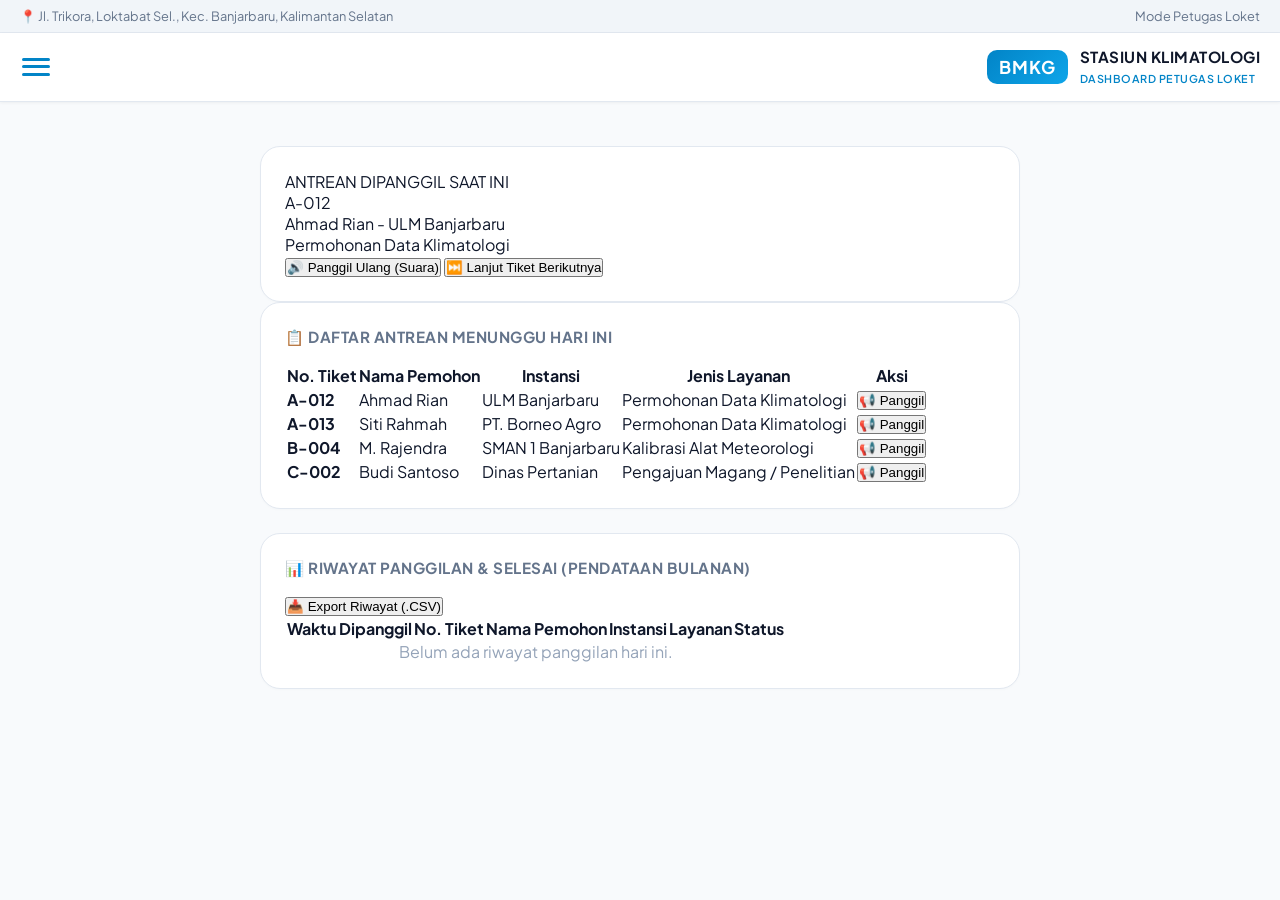
==== commit af47f4bc: "Update admin.html" ====
--- a/admin.html
+++ b/admin.html
@@ -3,7 +3,7 @@
 <head>
   <meta charset="UTF-8">
   <meta name="viewport" content="width=device-width, initial-scale=1.0">
-  <title>Panel Admin - Cek Tiket Antrean BMKG</title>
+  <title>Panel Admin Antrean - BMKG Banjarbaru</title>
   
   <link rel="preconnect" href="https://fonts.googleapis.com">
   <link rel="preconnect" href="https://fonts.gstatic.com" crossorigin>
@@ -20,8 +20,8 @@
   <aside class="sidebar" id="sidebarMenu">
     <div class="sidebar-header">
       <div class="brand-text">
-        <h3>BMKG Banjarbaru</h3>
-        <span>Navigasi & Admin</span>
+        <h3 style="margin:0;">BMKG Banjarbaru</h3>
+        <span style="font-size:0.75rem; color:#64748B;">Navigasi & Admin</span>
       </div>
       <button class="close-sidebar-btn" onclick="toggleSidebar()">✕</button>
     </div>
@@ -36,7 +36,7 @@
       <div class="sidebar-divider"></div>
       <div class="admin-section-label">PANEL PETUGAS / ADMIN</div>
       <ul class="sidebar-links admin-links">
-        <li><a href="admin.html" class="admin-btn-link active">🔍 Cek & Verifikasi Tiket</a></li>
+        <li><a href="admin.html" class="admin-btn-link active">🔍 Dashboard Admin Antrean</a></li>
       </ul>
     </div>
   </aside>
@@ -53,10 +53,10 @@
     </div>
   </div>
 
-  <!-- Header -->
+  <!-- Header Admin -->
   <header class="main-header">
     <div class="header-container">
-      <button class="hamburger-btn" onclick="toggleSidebar()">
+      <button class="hamburger-btn" onclick="toggleSidebar()" type="button">
         <span></span>
         <span></span>
         <span></span>
@@ -66,125 +66,236 @@
         <div class="logo-badge">BMKG</div>
         <div class="brand-text">
           <h2>STASIUN KLIMATOLOGI</h2>
-          <span>PANEL ADMIN PETUGAS LOKET</span>
+          <span>DASHBOARD PETUGAS LOKET</span>
         </div>
       </div>
     </div>
   </header>
 
-  <!-- Panel Cek Tiket Container -->
   <main class="admin-page-container">
-    <div class="breadcrumb">
-      <a href="index.html">Beranda</a> <span>›</span> 
-      <strong style="color: var(--text-primary);">Panel Verifikasi Tiket</strong>
-    </div>
-
-    <div class="admin-grid">
-      <!-- Input Pencarian Tiket -->
-      <div class="card admin-search-card">
-        <h2>🔍 Cek Kode Tiket Pemohon</h2>
-        <p class="subtitle">Masukkan Kode Tiket (Contoh: A-012, B-005) untuk memverifikasi kedatangan.</p>
-
-        <form onsubmit="checkTicket(event)" class="admin-search-form">
-          <input type="text" id="ticketSearchInput" placeholder="Ketik Kode Tiket (Contoh: A-012)" required>
-          <button type="submit" class="check-btn">Cari Tiket</button>
-        </form>
-      </div>
-
-      <!-- Hasil Cek Tiket -->
-      <div class="card admin-result-card" id="adminResultCard" style="display: none;">
-        <div class="status-header valid" id="statusHeader">
-          <span>STATUS: TIKET VALID ✅</span>
-        </div>
-
-        <div class="admin-ticket-details">
-          <div class="detail-row">
-            <span>Kode Tiket:</span>
-            <strong id="adminResCode" class="highlight-code">A-012</strong>
-          </div>
-          <div class="detail-row">
-            <span>Nama Pemohon:</span>
-            <strong id="adminResNama">Ahmad Rian</strong>
-          </div>
-          <div class="detail-row">
-            <span>Instansi:</span>
-            <span id="adminResInstansi">Universitas Lambung Mangkurat</span>
-          </div>
-          <div class="detail-row">
-            <span>Jenis Layanan:</span>
-            <span id="adminResLayanan">Permohonan Data Klimatologi</span>
-          </div>
-          <div class="detail-row">
-            <span>No. WhatsApp:</span>
-            <span id="adminResKontak">081234567890</span>
-          </div>
-        </div>
-
-        <div class="admin-action-buttons">
-          <button onclick="callQueue()" class="action-btn call-btn">📢 Panggil Ke Loket</button>
-          <button onclick="markDone()" class="action-btn complete-btn">✔ Tandai Selesai</button>
-        </div>
+    <!-- Panel Panggilan Utama -->
+    <div class="card active-call-card">
+      <div class="call-status-label">ANTREAN DIPANGGIL SAAT INI</div>
+      <div class="active-ticket-number" id="activeTicketCode">A-012</div>
+      <div class="active-ticket-name" id="activeTicketName">Ahmad Rian - ULM Banjarbaru</div>
+      <div class="active-ticket-service" id="activeTicketService">Permohonan Data Klimatologi</div>
+
+      <div class="call-controls">
+        <button onclick="repeatVoiceCall()" class="control-btn btn-repeat">
+          🔊 Panggil Ulang (Suara)
+        </button>
+        <button onclick="nextTicket()" class="control-btn btn-next">
+          ⏭️ Lanjut Tiket Berikutnya
+        </button>
+      </div>
+    </div>
+
+    <!-- Tabel Daftar Antrean Menunggu -->
+    <div class="card admin-table-card">
+      <h3>📋 Daftar Antrean Menunggu Hari Ini</h3>
+      <div class="table-responsive">
+        <table class="queue-table">
+          <thead>
+            <tr>
+              <th>No. Tiket</th>
+              <th>Nama Pemohon</th>
+              <th>Instansi</th>
+              <th>Jenis Layanan</th>
+              <th>Aksi</th>
+            </tr>
+          </thead>
+          <tbody id="waitingQueueTableBody">
+            <!-- Data Antrean Otomatis Muncul di Sini -->
+          </tbody>
+        </table>
+      </div>
+    </div>
+
+    <!-- Tabel Riwayat Panggilan (Untuk Pendataan Bulanan) -->
+    <div class="card admin-table-card" style="margin-top: 24px;">
+      <div class="table-header-flex">
+        <h3>📊 Riwayat Panggilan & Selesai (Pendataan Bulanan)</h3>
+        <button onclick="exportHistory()" class="export-btn">📥 Export Riwayat (.CSV)</button>
+      </div>
+      <div class="table-responsive">
+        <table class="queue-table history-table">
+          <thead>
+            <tr>
+              <th>Waktu Dipanggil</th>
+              <th>No. Tiket</th>
+              <th>Nama Pemohon</th>
+              <th>Instansi</th>
+              <th>Layanan</th>
+              <th>Status</th>
+            </tr>
+          </thead>
+          <tbody id="historyQueueTableBody">
+            <!-- Data Riwayat Muncul di Sini -->
+          </tbody>
+        </table>
       </div>
     </div>
   </main>
 
   <script>
-    // Fungsi Toggle Sidebar Garis 3
     function toggleSidebar() {
       document.getElementById('sidebarMenu').classList.toggle('active');
       document.getElementById('sidebarOverlay').classList.toggle('active');
     }
 
-    // Database Simulasi Tiket
-    const dummyDatabase = {
-      "A-012": { nama: "Ahmad Rian", instansi: "ULM Banjarbaru", layanan: "Permohonan Data Klimatologi", kontak: "081234567890" },
-      "B-005": { nama: "Siti Rahmah", instansi: "PT. Borneo Agro", layanan: "Kalibrasi Alat Meteorologi", kontak: "085299887766" },
-      "C-003": { nama: "M. Rajendra", instansi: "SMA Negeri", layanan: "Pengajuan Magang / Penelitian", kontak: "081900112233" }
-    };
-
-    function checkTicket(e) {
-      e.preventDefault();
-      const code = document.getElementById('ticketSearchInput').value.trim().toUpperCase();
-      const resultCard = document.getElementById('adminResultCard');
+    // Data Antrean Sementara (Model Realtime)
+    let waitingQueue = [
+      { code: "A-012", nama: "Ahmad Rian", instansi: "ULM Banjarbaru", layanan: "Permohonan Data Klimatologi" },
+      { code: "A-013", nama: "Siti Rahmah", instansi: "PT. Borneo Agro", layanan: "Permohonan Data Klimatologi" },
+      { code: "B-004", nama: "M. Rajendra", instansi: "SMAN 1 Banjarbaru", layanan: "Kalibrasi Alat Meteorologi" },
+      { code: "C-002", nama: "Budi Santoso", instansi: "Dinas Pertanian", layanan: "Pengajuan Magang / Penelitian" }
+    ];
+
+    let historyQueue = [];
+    let currentTicket = null;
+
+    // Render Tabel Antrean Menunggu
+    function renderQueueTable() {
+      const tbody = document.getElementById('waitingQueueTableBody');
+      tbody.innerHTML = "";
+
+      if (waitingQueue.length === 0) {
+        tbody.innerHTML = `<tr><td colspan="5" style="text-align:center; color:#94A3B8;">Tidak ada antrean menunggu saat ini.</td></tr>`;
+        return;
+      }
+
+      waitingQueue.forEach((item, index) => {
+        const tr = document.createElement('tr');
+        tr.innerHTML = `
+          <td><strong class="code-badge">${item.code}</strong></td>
+          <td>${item.nama}</td>
+          <td>${item.instansi}</td>
+          <td>${item.layanan}</td>
+          <td>
+            <button onclick="callSpecificTicket(${index})" class="action-mini-btn">📢 Panggil</button>
+          </td>
+        `;
+        tbody.appendChild(tr);
+      });
+    }
+
+    // Fitur Suara Panggil Antrean (Text-To-Speech)
+    function playVoice(code) {
+      if ('speechSynthesis' in window) {
+        window.speechSynthesis.cancel(); // Hentikan suara sebelumnya jika ada
+        
+        // Pemisahan kode agar dieja jelas (misal: A - 0 1 2)
+        const spelledCode = code.split('').join(' ');
+        const text = `Nomor antrean, ${spelledCode}, silakan menuju ke loket pelayanan.`;
+        
+        const utterance = new SpeechSynthesisUtterance(text);
+        utterance.lang = 'id-ID'; // Bahasa Indonesia
+        utterance.rate = 0.85;    // Kecepatan sedikit dibagusi biar jelas
+        utterance.pitch = 1.0;
+
+        window.speechSynthesis.speak(utterance);
+      }
+    }
+
+    // Panggil Tiket Spesifik Dari Tabel
+    function callSpecificTicket(index) {
+      currentTicket = waitingQueue[index];
       
-      if (dummyDatabase[code]) {
-        const data = dummyDatabase[code];
-        document.getElementById('adminResCode').innerText = code;
-        document.getElementById('adminResNama').innerText = data.nama;
-        document.getElementById('adminResInstansi').innerText = data.instansi;
-        document.getElementById('adminResLayanan').innerText = data.layanan;
-        document.getElementById('adminResKontak').innerText = data.kontak;
-        
-        resultCard.style.display = 'block';
+      // Update UI Panel Utama
+      document.getElementById('activeTicketCode').innerText = currentTicket.code;
+      document.getElementById('activeTicketName').innerText = `${currentTicket.nama} - ${currentTicket.instansi}`;
+      document.getElementById('activeTicketService').innerText = currentTicket.layanan;
+
+      // Jalankan Suara
+      playVoice(currentTicket.code);
+
+      // Pindahkan Ke Riwayat
+      const now = new Date();
+      const timeStr = now.toLocaleTimeString('id-ID', { hour: '2-digit', minute: '2-digit' });
+
+      historyQueue.unshift({
+        waktu: timeStr,
+        code: currentTicket.code,
+        nama: currentTicket.nama,
+        instansi: currentTicket.instansi,
+        layanan: currentTicket.layanan,
+        status: "Dipanggil / Selesai"
+      });
+
+      // Hapus dari antrean menunggu
+      waitingQueue.splice(index, 1);
+
+      // Refresh Tampilan Tabel
+      renderQueueTable();
+      renderHistoryTable();
+    }
+
+    // Tombol Panggil Ulang
+    function repeatVoiceCall() {
+      if (currentTicket) {
+        playVoice(currentTicket.code);
       } else {
-        alert("Kode Tiket tidak ditemukan atau belum terdaftar!");
-        resultCard.style.display = 'none';
-      }
-    }
-
-    function callQueue() {
-      const code = document.getElementById('adminResCode').innerText;
-      alert(`Nomor antrean ${code} dipanggil ke Loket Pelayanan!`);
-    }
-
-    function markDone() {
-      alert("Layanan selesai disajikan. Status tiket diperbarui!");
-      document.getElementById('adminResultCard').style.display = 'none';
-      document.getElementById('ticketSearchInput').value = '';
-    }
-  </script>
-
-<!-- Tempatkan script ini tepat sebelum tag </body> -->
-  <script>
-    function toggleSidebar() {
-      const sidebar = document.getElementById('sidebarMenu');
-      const overlay = document.getElementById('sidebarOverlay');
-      
-      if (sidebar && overlay) {
-        sidebar.classList.toggle('active');
-        overlay.classList.toggle('active');
-      }
-    }
+        alert("Belum ada antrean yang dipanggil!");
+      }
+    }
+
+    // Tombol Lanjut Tiket Berikutnya
+    function nextTicket() {
+      if (waitingQueue.length > 0) {
+        callSpecificTicket(0);
+      } else {
+        alert("Antrean sudah habis!");
+      }
+    }
+
+    // Render Tabel Riwayat (Untuk Pendataan)
+    function renderHistoryTable() {
+      const tbody = document.getElementById('historyQueueTableBody');
+      tbody.innerHTML = "";
+
+      if (historyQueue.length === 0) {
+        tbody.innerHTML = `<tr><td colspan="6" style="text-align:center; color:#94A3B8;">Belum ada riwayat panggilan hari ini.</td></tr>`;
+        return;
+      }
+
+      historyQueue.forEach(item => {
+        const tr = document.createElement('tr');
+        tr.innerHTML = `
+          <td>${item.waktu} WITA</td>
+          <td><strong>${item.code}</strong></td>
+          <td>${item.nama}</td>
+          <td>${item.instansi}</td>
+          <td>${item.layanan}</td>
+          <td><span class="status-done-badge">${item.status}</span></td>
+        `;
+        tbody.appendChild(tr);
+      });
+    }
+
+    // Export Riwayat Ke File CSV
+    function exportHistory() {
+      if (historyQueue.length === 0) {
+        alert("Tidak ada data riwayat untuk di-export!");
+        return;
+      }
+
+      let csvContent = "data:text/csv;charset=utf-8,Waktu,Kode Tiket,Nama,Instansi,Layanan,Status\n";
+      historyQueue.forEach(row => {
+        csvContent += `"${row.waktu}","${row.code}","${row.nama}","${row.instansi}","${row.layanan}","${row.status}"\n`;
+      });
+
+      const encodedUri = encodeURI(csvContent);
+      const link = document.createElement("a");
+      link.setAttribute("href", encodedUri);
+      link.setAttribute("download", `Riwayat_Antrean_BMKG_${new Date().toISOString().slice(0,10)}.csv`);
+      document.body.appendChild(link);
+      link.click();
+      document.body.removeChild(link);
+    }
+
+    // Load data awal
+    renderQueueTable();
+    renderHistoryTable();
   </script>
 </body>
 </html>
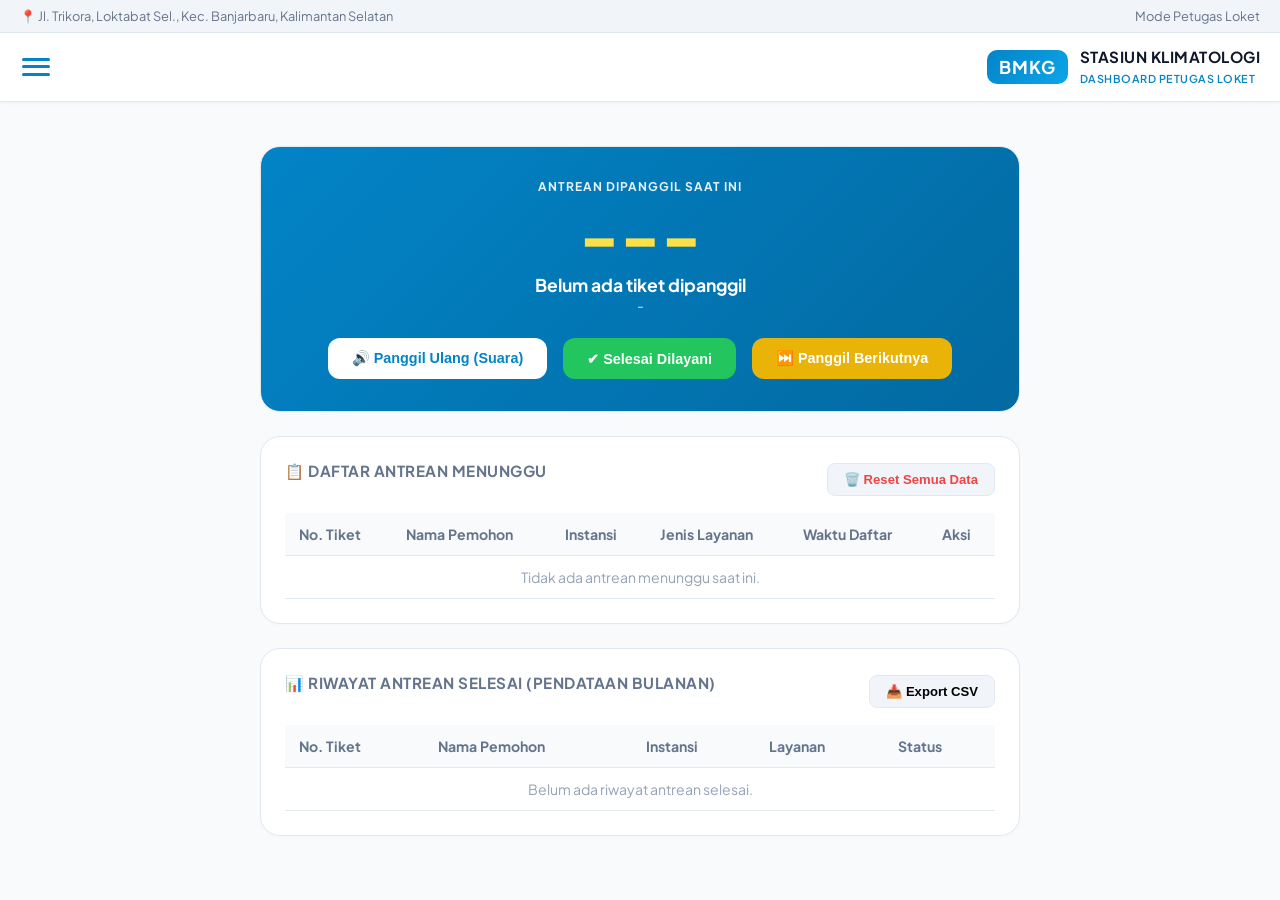
==== commit 942672a7: "Update admin.html" ====
--- a/admin.html
+++ b/admin.html
@@ -76,23 +76,29 @@
     <!-- Panel Panggilan Utama -->
     <div class="card active-call-card">
       <div class="call-status-label">ANTREAN DIPANGGIL SAAT INI</div>
-      <div class="active-ticket-number" id="activeTicketCode">A-012</div>
-      <div class="active-ticket-name" id="activeTicketName">Ahmad Rian - ULM Banjarbaru</div>
-      <div class="active-ticket-service" id="activeTicketService">Permohonan Data Klimatologi</div>
+      <div class="active-ticket-number" id="activeTicketCode">---</div>
+      <div class="active-ticket-name" id="activeTicketName">Belum ada tiket dipanggil</div>
+      <div class="active-ticket-service" id="activeTicketService">-</div>
 
       <div class="call-controls">
         <button onclick="repeatVoiceCall()" class="control-btn btn-repeat">
           🔊 Panggil Ulang (Suara)
         </button>
-        <button onclick="nextTicket()" class="control-btn btn-next">
-          ⏭️ Lanjut Tiket Berikutnya
+        <button onclick="markAsCompleted()" class="control-btn btn-done" style="background: #22C55E; color: #fff;">
+          ✔ Selesai Dilayani
+        </button>
+        <button onclick="callNextInQueue()" class="control-btn btn-next" style="background: #EAB308; color: #fff;">
+          ⏭️ Panggil Berikutnya
         </button>
       </div>
     </div>
 
     <!-- Tabel Daftar Antrean Menunggu -->
     <div class="card admin-table-card">
-      <h3>📋 Daftar Antrean Menunggu Hari Ini</h3>
+      <div class="table-header-flex">
+        <h3>📋 Daftar Antrean Menunggu</h3>
+        <button onclick="clearAllData()" class="export-btn" style="color: #EF4444;">🗑️ Reset Semua Data</button>
+      </div>
       <div class="table-responsive">
         <table class="queue-table">
           <thead>
@@ -101,27 +107,27 @@
               <th>Nama Pemohon</th>
               <th>Instansi</th>
               <th>Jenis Layanan</th>
+              <th>Waktu Daftar</th>
               <th>Aksi</th>
             </tr>
           </thead>
           <tbody id="waitingQueueTableBody">
-            <!-- Data Antrean Otomatis Muncul di Sini -->
+            <!-- Data Antrean Menunggu -->
           </tbody>
         </table>
       </div>
     </div>
 
-    <!-- Tabel Riwayat Panggilan (Untuk Pendataan Bulanan) -->
+    <!-- Tabel Riwayat Panggilan (Selesai) -->
     <div class="card admin-table-card" style="margin-top: 24px;">
       <div class="table-header-flex">
-        <h3>📊 Riwayat Panggilan & Selesai (Pendataan Bulanan)</h3>
-        <button onclick="exportHistory()" class="export-btn">📥 Export Riwayat (.CSV)</button>
+        <h3>📊 Riwayat Antrean Selesai (Pendataan Bulanan)</h3>
+        <button onclick="exportHistory()" class="export-btn">📥 Export CSV</button>
       </div>
       <div class="table-responsive">
         <table class="queue-table history-table">
           <thead>
             <tr>
-              <th>Waktu Dipanggil</th>
               <th>No. Tiket</th>
               <th>Nama Pemohon</th>
               <th>Instansi</th>
@@ -130,7 +136,7 @@
             </tr>
           </thead>
           <tbody id="historyQueueTableBody">
-            <!-- Data Riwayat Muncul di Sini -->
+            <!-- Data Riwayat Selesai -->
           </tbody>
         </table>
       </div>
@@ -143,159 +149,188 @@
       document.getElementById('sidebarOverlay').classList.toggle('active');
     }
 
-    // Data Antrean Sementara (Model Realtime)
-    let waitingQueue = [
-      { code: "A-012", nama: "Ahmad Rian", instansi: "ULM Banjarbaru", layanan: "Permohonan Data Klimatologi" },
-      { code: "A-013", nama: "Siti Rahmah", instansi: "PT. Borneo Agro", layanan: "Permohonan Data Klimatologi" },
-      { code: "B-004", nama: "M. Rajendra", instansi: "SMAN 1 Banjarbaru", layanan: "Kalibrasi Alat Meteorologi" },
-      { code: "C-002", nama: "Budi Santoso", instansi: "Dinas Pertanian", layanan: "Pengajuan Magang / Penelitian" }
-    ];
-
-    let historyQueue = [];
-    let currentTicket = null;
-
-    // Render Tabel Antrean Menunggu
-    function renderQueueTable() {
-      const tbody = document.getElementById('waitingQueueTableBody');
-      tbody.innerHTML = "";
-
-      if (waitingQueue.length === 0) {
-        tbody.innerHTML = `<tr><td colspan="5" style="text-align:center; color:#94A3B8;">Tidak ada antrean menunggu saat ini.</td></tr>`;
-        return;
-      }
-
-      waitingQueue.forEach((item, index) => {
-        const tr = document.createElement('tr');
-        tr.innerHTML = `
-          <td><strong class="code-badge">${item.code}</strong></td>
-          <td>${item.nama}</td>
-          <td>${item.instansi}</td>
-          <td>${item.layanan}</td>
-          <td>
-            <button onclick="callSpecificTicket(${index})" class="action-mini-btn">📢 Panggil</button>
-          </td>
-        `;
-        tbody.appendChild(tr);
-      });
-    }
-
-    // Fitur Suara Panggil Antrean (Text-To-Speech)
+    let activeTicket = null;
+
+    // Ambil Data dari LocalStorage
+    function getTicketsFromStorage() {
+      return JSON.parse(localStorage.getItem('bmkg_queue_tickets')) || [];
+    }
+
+    // Simpan Kembali Data ke LocalStorage
+    function saveTicketsToStorage(tickets) {
+      localStorage.setItem('bmkg_queue_tickets', JSON.stringify(tickets));
+    }
+
+    // Refresh Semua Tampilan Tabel
+    function refreshTables() {
+      const tickets = getTicketsFromStorage();
+      const waitingTbody = document.getElementById('waitingQueueTableBody');
+      const historyTbody = document.getElementById('historyQueueTableBody');
+
+      waitingTbody.innerHTML = "";
+      historyTbody.innerHTML = "";
+
+      const waitingTickets = tickets.filter(t => t.status === 'waiting' || t.status === 'calling');
+      const completedTickets = tickets.filter(t => t.status === 'completed');
+
+      // 1. Render Tabel Menunggu
+      if (waitingTickets.length === 0) {
+        waitingTbody.innerHTML = `<tr><td colspan="6" style="text-align:center; color:#94A3B8;">Tidak ada antrean menunggu saat ini.</td></tr>`;
+      } else {
+        waitingTickets.forEach((item) => {
+          const tr = document.createElement('tr');
+          const isCalling = item.status === 'calling';
+          
+          tr.innerHTML = `
+            <td><strong class="code-badge">${item.code}</strong> ${isCalling ? '<small style="color:#0284C7;">(Dipanggil)</small>' : ''}</td>
+            <td>${item.nama}</td>
+            <td>${item.instansi}</td>
+            <td>${item.layanan}</td>
+            <td>${item.jam} WITA</td>
+            <td>
+              <button onclick="panggilTiket('${item.code}')" class="action-mini-btn">📢 Panggil</button>
+            </td>
+          `;
+          waitingTbody.appendChild(tr);
+        });
+      }
+
+      // 2. Render Tabel Riwayat Selesai
+      if (completedTickets.length === 0) {
+        historyTbody.innerHTML = `<tr><td colspan="5" style="text-align:center; color:#94A3B8;">Belum ada riwayat antrean selesai.</td></tr>`;
+      } else {
+        completedTickets.forEach(item => {
+          const tr = document.createElement('tr');
+          tr.innerHTML = `
+            <td><strong>${item.code}</strong></td>
+            <td>${item.nama}</td>
+            <td>${item.instansi}</td>
+            <td>${item.layanan}</td>
+            <td><span class="status-done-badge">Selesai Dilayani</span></td>
+          `;
+          historyTbody.appendChild(tr);
+        });
+      }
+    }
+
+    // Fungsi Suara Panggil (Text-to-Speech)
     function playVoice(code) {
       if ('speechSynthesis' in window) {
-        window.speechSynthesis.cancel(); // Hentikan suara sebelumnya jika ada
-        
-        // Pemisahan kode agar dieja jelas (misal: A - 0 1 2)
+        window.speechSynthesis.cancel();
         const spelledCode = code.split('').join(' ');
         const text = `Nomor antrean, ${spelledCode}, silakan menuju ke loket pelayanan.`;
         
         const utterance = new SpeechSynthesisUtterance(text);
-        utterance.lang = 'id-ID'; // Bahasa Indonesia
-        utterance.rate = 0.85;    // Kecepatan sedikit dibagusi biar jelas
-        utterance.pitch = 1.0;
-
+        utterance.lang = 'id-ID';
+        utterance.rate = 0.85;
         window.speechSynthesis.speak(utterance);
       }
     }
 
-    // Panggil Tiket Spesifik Dari Tabel
-    function callSpecificTicket(index) {
-      currentTicket = waitingQueue[index];
-      
-      // Update UI Panel Utama
-      document.getElementById('activeTicketCode').innerText = currentTicket.code;
-      document.getElementById('activeTicketName').innerText = `${currentTicket.nama} - ${currentTicket.instansi}`;
-      document.getElementById('activeTicketService').innerText = currentTicket.layanan;
-
-      // Jalankan Suara
-      playVoice(currentTicket.code);
-
-      // Pindahkan Ke Riwayat
-      const now = new Date();
-      const timeStr = now.toLocaleTimeString('id-ID', { hour: '2-digit', minute: '2-digit' });
-
-      historyQueue.unshift({
-        waktu: timeStr,
-        code: currentTicket.code,
-        nama: currentTicket.nama,
-        instansi: currentTicket.instansi,
-        layanan: currentTicket.layanan,
-        status: "Dipanggil / Selesai"
-      });
-
-      // Hapus dari antrean menunggu
-      waitingQueue.splice(index, 1);
-
-      // Refresh Tampilan Tabel
-      renderQueueTable();
-      renderHistoryTable();
+    // Fungsi Panggil Tiket
+    function panggilTiket(code) {
+      let tickets = getTicketsFromStorage();
+      const ticket = tickets.find(t => t.code === code);
+
+      if (ticket) {
+        // Ubah status tiket jadi calling
+        ticket.status = 'calling';
+        saveTicketsToStorage(tickets);
+
+        activeTicket = ticket;
+
+        // Update Layar Panggilan Admin
+        document.getElementById('activeTicketCode').innerText = ticket.code;
+        document.getElementById('activeTicketName').innerText = `${ticket.nama} - ${ticket.instansi}`;
+        document.getElementById('activeTicketService').innerText = ticket.layanan;
+
+        // Jalankan Suara
+        playVoice(ticket.code);
+        refreshTables();
+      }
     }
 
     // Tombol Panggil Ulang
     function repeatVoiceCall() {
-      if (currentTicket) {
-        playVoice(currentTicket.code);
+      if (activeTicket) {
+        playVoice(activeTicket.code);
       } else {
-        alert("Belum ada antrean yang dipanggil!");
-      }
-    }
-
-    // Tombol Lanjut Tiket Berikutnya
-    function nextTicket() {
-      if (waitingQueue.length > 0) {
-        callSpecificTicket(0);
+        alert("Belum ada tiket yang sedang dipanggil!");
+      }
+    }
+
+    // Tombol Tandai Selesai
+    function markAsCompleted() {
+      if (!activeTicket) {
+        alert("Tidak ada antrean yang sedang aktif!");
+        return;
+      }
+
+      let tickets = getTicketsFromStorage();
+      const ticket = tickets.find(t => t.code === activeTicket.code);
+
+      if (ticket) {
+        ticket.status = 'completed';
+        saveTicketsToStorage(tickets);
+
+        alert(`Antrean ${activeTicket.code} telah diselesaikan.`);
+        
+        activeTicket = null;
+        document.getElementById('activeTicketCode').innerText = "---";
+        document.getElementById('activeTicketName').innerText = "Belum ada tiket dipanggil";
+        document.getElementById('activeTicketService').innerText = "-";
+
+        refreshTables();
+      }
+    }
+
+    // Tombol Panggil Antrean Berikutnya
+    function callNextInQueue() {
+      const tickets = getTicketsFromStorage();
+      const nextTicket = tickets.find(t => t.status === 'waiting');
+
+      if (nextTicket) {
+        panggilTiket(nextTicket.code);
       } else {
-        alert("Antrean sudah habis!");
-      }
-    }
-
-    // Render Tabel Riwayat (Untuk Pendataan)
-    function renderHistoryTable() {
-      const tbody = document.getElementById('historyQueueTableBody');
-      tbody.innerHTML = "";
-
-      if (historyQueue.length === 0) {
-        tbody.innerHTML = `<tr><td colspan="6" style="text-align:center; color:#94A3B8;">Belum ada riwayat panggilan hari ini.</td></tr>`;
+        alert("Tidak ada antrean menunggu berikutnya!");
+      }
+    }
+
+    // Export CSV
+    function exportHistory() {
+      const tickets = getTicketsFromStorage().filter(t => t.status === 'completed');
+      if (tickets.length === 0) {
+        alert("Tidak ada data riwayat selesai untuk di-export!");
         return;
       }
 
-      historyQueue.forEach(item => {
-        const tr = document.createElement('tr');
-        tr.innerHTML = `
-          <td>${item.waktu} WITA</td>
-          <td><strong>${item.code}</strong></td>
-          <td>${item.nama}</td>
-          <td>${item.instansi}</td>
-          <td>${item.layanan}</td>
-          <td><span class="status-done-badge">${item.status}</span></td>
-        `;
-        tbody.appendChild(tr);
+      let csvContent = "data:text/csv;charset=utf-8,Kode Tiket,Nama,Instansi,Layanan,Tanggal,Jam,Status\n";
+      tickets.forEach(row => {
+        csvContent += `"${row.code}","${row.nama}","${row.instansi}","${row.layanan}","${row.tanggal}","${row.jam}","Selesai"\n`;
       });
-    }
-
-    // Export Riwayat Ke File CSV
-    function exportHistory() {
-      if (historyQueue.length === 0) {
-        alert("Tidak ada data riwayat untuk di-export!");
-        return;
-      }
-
-      let csvContent = "data:text/csv;charset=utf-8,Waktu,Kode Tiket,Nama,Instansi,Layanan,Status\n";
-      historyQueue.forEach(row => {
-        csvContent += `"${row.waktu}","${row.code}","${row.nama}","${row.instansi}","${row.layanan}","${row.status}"\n`;
-      });
-
-      const encodedUri = encodeURI(csvContent);
+
       const link = document.createElement("a");
-      link.setAttribute("href", encodedUri);
-      link.setAttribute("download", `Riwayat_Antrean_BMKG_${new Date().toISOString().slice(0,10)}.csv`);
+      link.setAttribute("href", encodeURI(csvContent));
+      link.setAttribute("download", `Riwayat_BMKG_${new Date().toISOString().slice(0,10)}.csv`);
       document.body.appendChild(link);
       link.click();
       document.body.removeChild(link);
     }
 
+    // Reset Semua Data
+    function clearAllData() {
+      if (confirm("Apakah Anda yakin ingin menghapus semua data antrean hari ini?")) {
+        localStorage.removeItem('bmkg_queue_tickets');
+        activeTicket = null;
+        document.getElementById('activeTicketCode').innerText = "---";
+        document.getElementById('activeTicketName').innerText = "Belum ada tiket dipanggil";
+        document.getElementById('activeTicketService').innerText = "-";
+        refreshTables();
+      }
+    }
+
     // Load data awal
-    renderQueueTable();
-    renderHistoryTable();
+    refreshTables();
   </script>
 </body>
 </html>
--- a/css/style.css
+++ b/css/style.css
@@ -1911,3 +1911,156 @@
   color: #0284C7 !important;
   border: 1px solid #BFDBFE;
 }
+
+/* ==========================================================================
+   ADMIN DASHBOARD & QUEUE CALL SYSTEM
+   ========================================================================== */
+.active-call-card {
+  text-align: center;
+  background: linear-gradient(135deg, #0284C7 0%, #0369A1 100%);
+  color: #FFFFFF;
+  padding: 32px 20px;
+  border-radius: 20px;
+  margin-bottom: 24px;
+}
+
+.call-status-label {
+  font-size: 0.75rem;
+  font-weight: 700;
+  letter-spacing: 1px;
+  opacity: 0.9;
+  margin-bottom: 8px;
+}
+
+.active-ticket-number {
+  font-size: 4rem;
+  font-weight: 800;
+  color: #FDE047; /* Yellow */
+  line-height: 1;
+  margin-bottom: 8px;
+}
+
+.active-ticket-name {
+  font-size: 1.1rem;
+  font-weight: 700;
+}
+
+.active-ticket-service {
+  font-size: 0.88rem;
+  opacity: 0.85;
+  margin-bottom: 24px;
+}
+
+.call-controls {
+  display: flex;
+  justify-content: center;
+  gap: 16px;
+  flex-wrap: wrap;
+}
+
+.control-btn {
+  padding: 12px 24px;
+  border: none;
+  border-radius: 12px;
+  font-weight: 700;
+  font-size: 0.9rem;
+  cursor: pointer;
+  transition: transform 0.2s, opacity 0.2s;
+}
+
+.control-btn:hover {
+  transform: translateY(-2px);
+  opacity: 0.95;
+}
+
+.btn-repeat {
+  background: #FFFFFF;
+  color: #0284C7;
+}
+
+.btn-next {
+  background: #22C55E;
+  color: #FFFFFF;
+}
+
+/* Tabel Antrean */
+.admin-table-card {
+  padding: 24px;
+}
+
+.table-header-flex {
+  display: flex;
+  justify-content: space-between;
+  align-items: center;
+  margin-bottom: 16px;
+  flex-wrap: wrap;
+  gap: 12px;
+}
+
+.export-btn {
+  background: #F1F5F9;
+  border: 1px solid var(--border-card);
+  padding: 8px 16px;
+  border-radius: 8px;
+  font-weight: 600;
+  font-size: 0.82rem;
+  cursor: pointer;
+}
+
+.export-btn:hover {
+  background: #E2E8F0;
+}
+
+.table-responsive {
+  overflow-x: auto;
+}
+
+.queue-table {
+  width: 100%;
+  border-collapse: collapse;
+  text-align: left;
+  font-size: 0.88rem;
+}
+
+.queue-table th,
+.queue-table td {
+  padding: 12px 14px;
+  border-bottom: 1px solid var(--border-card);
+}
+
+.queue-table th {
+  background: #F8FAFC;
+  color: var(--text-secondary);
+  font-weight: 700;
+}
+
+.code-badge {
+  background: #E0F2FE;
+  color: #0284C7;
+  padding: 4px 10px;
+  border-radius: 6px;
+}
+
+.action-mini-btn {
+  background: #0284C7;
+  color: #FFFFFF;
+  border: none;
+  padding: 6px 14px;
+  border-radius: 8px;
+  font-weight: 600;
+  font-size: 0.8rem;
+  cursor: pointer;
+}
+
+.action-mini-btn:hover {
+  opacity: 0.9;
+}
+
+.status-done-badge {
+  background: #DCFCE7;
+  color: #15803D;
+  padding: 4px 10px;
+  border-radius: 12px;
+  font-size: 0.75rem;
+  font-weight: 700;
+}
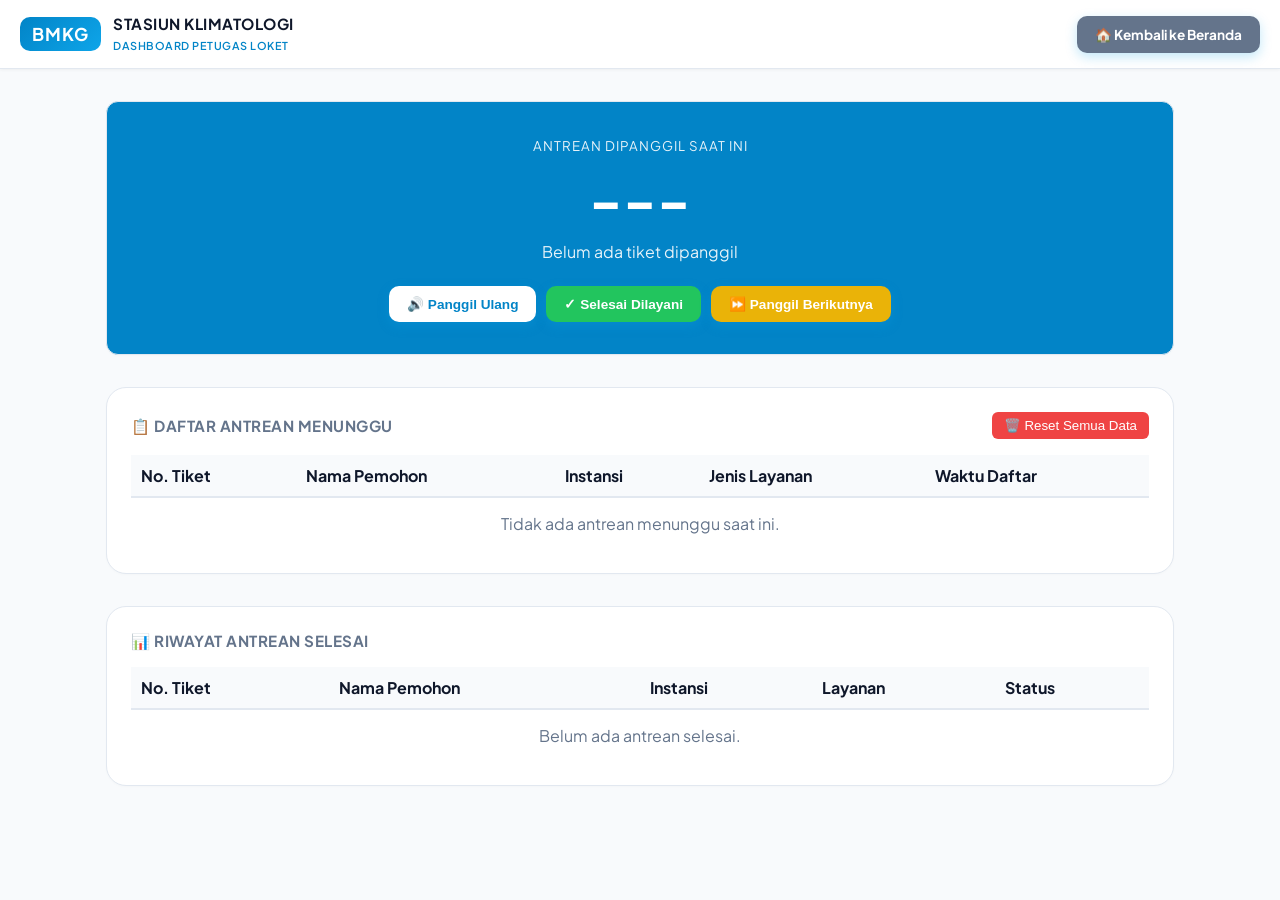
==== commit b531d38b: "Update admin.html" ====
--- a/admin.html
+++ b/admin.html
@@ -3,65 +3,20 @@
 <head>
   <meta charset="UTF-8">
   <meta name="viewport" content="width=device-width, initial-scale=1.0">
-  <title>Panel Admin Antrean - BMKG Banjarbaru</title>
-  
+  <title>Dashboard Admin Antrean - BMKG Banjarbaru</title>
+
   <link rel="preconnect" href="https://fonts.googleapis.com">
   <link rel="preconnect" href="https://fonts.gstatic.com" crossorigin>
   <link href="https://fonts.googleapis.com/css2?family=Plus+Jakarta+Sans:wght@300;400;600;700&display=swap" rel="stylesheet">
-  
+
   <link rel="stylesheet" href="css/style.css">
   <link rel="stylesheet" href="css/responsive.css">
 </head>
 <body>
 
-  <!-- Sidebar Overlay -->
-  <div class="sidebar-overlay" id="sidebarOverlay" onclick="toggleSidebar()"></div>
-
-  <aside class="sidebar" id="sidebarMenu">
-    <div class="sidebar-header">
-      <div class="brand-text">
-        <h3 style="margin:0;">BMKG Banjarbaru</h3>
-        <span style="font-size:0.75rem; color:#64748B;">Navigasi & Admin</span>
-      </div>
-      <button class="close-sidebar-btn" onclick="toggleSidebar()">✕</button>
-    </div>
-    <div class="sidebar-body">
-      <ul class="sidebar-links">
-        <li><a href="index.html">🏠 Beranda</a></li>
-        <li><a href="cuaca.html">🌤️ Prakiraan Cuaca</a></li>
-        <li><a href="gempa.html">🌋 Gempa & Tsunami</a></li>
-        <li><a href="udara.html">🍃 Kualitas Udara</a></li>
-        <li><a href="tiket.html">🎫 Ambil Tiket Antrean</a></li>
-      </ul>
-      <div class="sidebar-divider"></div>
-      <div class="admin-section-label">PANEL PETUGAS / ADMIN</div>
-      <ul class="sidebar-links admin-links">
-        <li><a href="admin.html" class="admin-btn-link active">🔍 Dashboard Admin Antrean</a></li>
-      </ul>
-    </div>
-  </aside>
-
-  <!-- Top Bar -->
-  <div class="top-bar">
-    <div class="top-bar-container">
-      <div class="top-info">
-        <span>📍 Jl. Trikora, Loktabat Sel., Kec. Banjarbaru, Kalimantan Selatan</span>
-      </div>
-      <div class="top-actions">
-        <span style="font-size: 0.8rem; color: #64748B;">Mode Petugas Loket</span>
-      </div>
-    </div>
-  </div>
-
   <!-- Header Admin -->
   <header class="main-header">
     <div class="header-container">
-      <button class="hamburger-btn" onclick="toggleSidebar()" type="button">
-        <span></span>
-        <span></span>
-        <span></span>
-      </button>
-
       <div class="brand">
         <div class="logo-badge">BMKG</div>
         <div class="brand-text">
@@ -69,268 +24,183 @@
           <span>DASHBOARD PETUGAS LOKET</span>
         </div>
       </div>
+      <div class="header-right">
+        <a href="index.html" class="cta-button" style="text-decoration: none; background: #64748b;">
+          <span>🏠 Kembali ke Beranda</span>
+        </a>
+      </div>
     </div>
   </header>
 
-  <main class="admin-page-container">
-    <!-- Panel Panggilan Utama -->
-    <div class="card active-call-card">
-      <div class="call-status-label">ANTREAN DIPANGGIL SAAT INI</div>
-      <div class="active-ticket-number" id="activeTicketCode">---</div>
-      <div class="active-ticket-name" id="activeTicketName">Belum ada tiket dipanggil</div>
-      <div class="active-ticket-service" id="activeTicketService">-</div>
-
-      <div class="call-controls">
-        <button onclick="repeatVoiceCall()" class="control-btn btn-repeat">
-          🔊 Panggil Ulang (Suara)
-        </button>
-        <button onclick="markAsCompleted()" class="control-btn btn-done" style="background: #22C55E; color: #fff;">
-          ✔ Selesai Dilayani
-        </button>
-        <button onclick="callNextInQueue()" class="control-btn btn-next" style="background: #EAB308; color: #fff;">
-          ⏭️ Panggil Berikutnya
-        </button>
-      </div>
-    </div>
-
-    <!-- Tabel Daftar Antrean Menunggu -->
-    <div class="card admin-table-card">
-      <div class="table-header-flex">
-        <h3>📋 Daftar Antrean Menunggu</h3>
-        <button onclick="clearAllData()" class="export-btn" style="color: #EF4444;">🗑️ Reset Semua Data</button>
-      </div>
-      <div class="table-responsive">
-        <table class="queue-table">
+  <main class="ticket-page-container" style="max-width: 1100px; margin: 2rem auto; padding: 0 1rem;">
+    
+    <!-- Box Antrean Dipanggil -->
+    <div class="card" style="background: var(--primary-color, #0284c7); color: white; text-align: center; padding: 2rem; border-radius: 12px; margin-bottom: 2rem;">
+      <small style="text-transform: uppercase; letter-spacing: 1px; opacity: 0.9;">Antrean Dipanggil Saat Ini</small>
+      <h1 id="adminCurrentCode" style="font-size: 3.5rem; margin: 0.5rem 0;">---</h1>
+      <p id="adminCurrentInfo" style="margin-bottom: 1.5rem; opacity: 0.9;">Belum ada tiket dipanggil</p>
+
+      <div style="display: flex; gap: 10px; justify-content: center; flex-wrap: wrap;">
+        <button onclick="panggilUlang()" class="cta-button" style="background: white; color: #0284c7;">🔊 Panggil Ulang</button>
+        <button onclick="selesaiLayanan()" class="cta-button" style="background: #22c55e;">✓ Selesai Dilayani</button>
+        <button onclick="panggilBerikutnya()" class="cta-button" style="background: #eab308;">⏩ Panggil Berikutnya</button>
+      </div>
+    </div>
+
+    <!-- Tabel Antrean Menunggu -->
+    <div class="card" style="margin-bottom: 2rem; padding: 1.5rem;">
+      <div style="display: flex; justify-content: space-between; align-items: center; margin-bottom: 1rem;">
+        <h3 style="margin: 0;">📋 DAFTAR ANTREAN MENUNGGU</h3>
+        <button onclick="resetSemuaData()" style="background: #ef4444; color: white; border: none; padding: 6px 12px; border-radius: 6px; cursor: pointer;">🗑️ Reset Semua Data</button>
+      </div>
+
+      <div style="overflow-x: auto;">
+        <table style="width: 100%; border-collapse: collapse; text-align: left;">
           <thead>
-            <tr>
-              <th>No. Tiket</th>
-              <th>Nama Pemohon</th>
-              <th>Instansi</th>
-              <th>Jenis Layanan</th>
-              <th>Waktu Daftar</th>
-              <th>Aksi</th>
+            <tr style="border-bottom: 2px solid #e2e8f0; background: #f8fafc;">
+              <th style="padding: 10px;">No. Tiket</th>
+              <th style="padding: 10px;">Nama Pemohon</th>
+              <th style="padding: 10px;">Instansi</th>
+              <th style="padding: 10px;">Jenis Layanan</th>
+              <th style="padding: 10px;">Waktu Daftar</th>
             </tr>
           </thead>
-          <tbody id="waitingQueueTableBody">
-            <!-- Data Antrean Menunggu -->
+          <tbody id="tableWaitingBody">
+            <!-- Render otomatis via JS -->
           </tbody>
         </table>
       </div>
     </div>
 
-    <!-- Tabel Riwayat Panggilan (Selesai) -->
-    <div class="card admin-table-card" style="margin-top: 24px;">
-      <div class="table-header-flex">
-        <h3>📊 Riwayat Antrean Selesai (Pendataan Bulanan)</h3>
-        <button onclick="exportHistory()" class="export-btn">📥 Export CSV</button>
-      </div>
-      <div class="table-responsive">
-        <table class="queue-table history-table">
+    <!-- Tabel Riwayat Selesai -->
+    <div class="card" style="padding: 1.5rem;">
+      <h3 style="margin: 0 0 1rem 0;">📊 RIWAYAT ANTREAN SELESAI</h3>
+      <div style="overflow-x: auto;">
+        <table style="width: 100%; border-collapse: collapse; text-align: left;">
           <thead>
-            <tr>
-              <th>No. Tiket</th>
-              <th>Nama Pemohon</th>
-              <th>Instansi</th>
-              <th>Layanan</th>
-              <th>Status</th>
+            <tr style="border-bottom: 2px solid #e2e8f0; background: #f8fafc;">
+              <th style="padding: 10px;">No. Tiket</th>
+              <th style="padding: 10px;">Nama Pemohon</th>
+              <th style="padding: 10px;">Instansi</th>
+              <th style="padding: 10px;">Layanan</th>
+              <th style="padding: 10px;">Status</th>
             </tr>
           </thead>
-          <tbody id="historyQueueTableBody">
-            <!-- Data Riwayat Selesai -->
+          <tbody id="tableDoneBody">
+            <!-- Render otomatis via JS -->
           </tbody>
         </table>
       </div>
     </div>
+
   </main>
 
   <script>
-    function toggleSidebar() {
-      document.getElementById('sidebarMenu').classList.toggle('active');
-      document.getElementById('sidebarOverlay').classList.toggle('active');
-    }
-
-    let activeTicket = null;
-
-    // Ambil Data dari LocalStorage
-    function getTicketsFromStorage() {
-      return JSON.parse(localStorage.getItem('bmkg_queue_tickets')) || [];
-    }
-
-    // Simpan Kembali Data ke LocalStorage
-    function saveTicketsToStorage(tickets) {
-      localStorage.setItem('bmkg_queue_tickets', JSON.stringify(tickets));
-    }
-
-    // Refresh Semua Tampilan Tabel
-    function refreshTables() {
-      const tickets = getTicketsFromStorage();
-      const waitingTbody = document.getElementById('waitingQueueTableBody');
-      const historyTbody = document.getElementById('historyQueueTableBody');
-
-      waitingTbody.innerHTML = "";
-      historyTbody.innerHTML = "";
-
-      const waitingTickets = tickets.filter(t => t.status === 'waiting' || t.status === 'calling');
-      const completedTickets = tickets.filter(t => t.status === 'completed');
-
-      // 1. Render Tabel Menunggu
-      if (waitingTickets.length === 0) {
-        waitingTbody.innerHTML = `<tr><td colspan="6" style="text-align:center; color:#94A3B8;">Tidak ada antrean menunggu saat ini.</td></tr>`;
-      } else {
-        waitingTickets.forEach((item) => {
-          const tr = document.createElement('tr');
-          const isCalling = item.status === 'calling';
-          
-          tr.innerHTML = `
-            <td><strong class="code-badge">${item.code}</strong> ${isCalling ? '<small style="color:#0284C7;">(Dipanggil)</small>' : ''}</td>
-            <td>${item.nama}</td>
-            <td>${item.instansi}</td>
-            <td>${item.layanan}</td>
-            <td>${item.jam} WITA</td>
-            <td>
-              <button onclick="panggilTiket('${item.code}')" class="action-mini-btn">📢 Panggil</button>
-            </td>
-          `;
-          waitingTbody.appendChild(tr);
-        });
-      }
-
-      // 2. Render Tabel Riwayat Selesai
-      if (completedTickets.length === 0) {
-        historyTbody.innerHTML = `<tr><td colspan="5" style="text-align:center; color:#94A3B8;">Belum ada riwayat antrean selesai.</td></tr>`;
-      } else {
-        completedTickets.forEach(item => {
-          const tr = document.createElement('tr');
-          tr.innerHTML = `
-            <td><strong>${item.code}</strong></td>
-            <td>${item.nama}</td>
-            <td>${item.instansi}</td>
-            <td>${item.layanan}</td>
-            <td><span class="status-done-badge">Selesai Dilayani</span></td>
-          `;
-          historyTbody.appendChild(tr);
-        });
-      }
-    }
-
-    // Fungsi Suara Panggil (Text-to-Speech)
-    function playVoice(code) {
-      if ('speechSynthesis' in window) {
-        window.speechSynthesis.cancel();
-        const spelledCode = code.split('').join(' ');
-        const text = `Nomor antrean, ${spelledCode}, silakan menuju ke loket pelayanan.`;
-        
-        const utterance = new SpeechSynthesisUtterance(text);
-        utterance.lang = 'id-ID';
-        utterance.rate = 0.85;
-        window.speechSynthesis.speak(utterance);
-      }
-    }
-
-    // Fungsi Panggil Tiket
-    function panggilTiket(code) {
-      let tickets = getTicketsFromStorage();
-      const ticket = tickets.find(t => t.code === code);
-
-      if (ticket) {
-        // Ubah status tiket jadi calling
-        ticket.status = 'calling';
-        saveTicketsToStorage(tickets);
-
-        activeTicket = ticket;
-
-        // Update Layar Panggilan Admin
-        document.getElementById('activeTicketCode').innerText = ticket.code;
-        document.getElementById('activeTicketName').innerText = `${ticket.nama} - ${ticket.instansi}`;
-        document.getElementById('activeTicketService').innerText = ticket.layanan;
-
-        // Jalankan Suara
-        playVoice(ticket.code);
-        refreshTables();
-      }
-    }
-
-    // Tombol Panggil Ulang
-    function repeatVoiceCall() {
-      if (activeTicket) {
-        playVoice(activeTicket.code);
-      } else {
-        alert("Belum ada tiket yang sedang dipanggil!");
-      }
-    }
-
-    // Tombol Tandai Selesai
-    function markAsCompleted() {
-      if (!activeTicket) {
-        alert("Tidak ada antrean yang sedang aktif!");
-        return;
-      }
-
-      let tickets = getTicketsFromStorage();
-      const ticket = tickets.find(t => t.code === activeTicket.code);
-
-      if (ticket) {
-        ticket.status = 'completed';
-        saveTicketsToStorage(tickets);
-
-        alert(`Antrean ${activeTicket.code} telah diselesaikan.`);
-        
-        activeTicket = null;
-        document.getElementById('activeTicketCode').innerText = "---";
-        document.getElementById('activeTicketName').innerText = "Belum ada tiket dipanggil";
-        document.getElementById('activeTicketService').innerText = "-";
-
-        refreshTables();
-      }
-    }
-
-    // Tombol Panggil Antrean Berikutnya
-    function callNextInQueue() {
-      const tickets = getTicketsFromStorage();
-      const nextTicket = tickets.find(t => t.status === 'waiting');
-
-      if (nextTicket) {
-        panggilTiket(nextTicket.code);
-      } else {
-        alert("Tidak ada antrean menunggu berikutnya!");
-      }
-    }
-
-    // Export CSV
-    function exportHistory() {
-      const tickets = getTicketsFromStorage().filter(t => t.status === 'completed');
-      if (tickets.length === 0) {
-        alert("Tidak ada data riwayat selesai untuk di-export!");
-        return;
-      }
-
-      let csvContent = "data:text/csv;charset=utf-8,Kode Tiket,Nama,Instansi,Layanan,Tanggal,Jam,Status\n";
-      tickets.forEach(row => {
-        csvContent += `"${row.code}","${row.nama}","${row.instansi}","${row.layanan}","${row.tanggal}","${row.jam}","Selesai"\n`;
-      });
-
-      const link = document.createElement("a");
-      link.setAttribute("href", encodeURI(csvContent));
-      link.setAttribute("download", `Riwayat_BMKG_${new Date().toISOString().slice(0,10)}.csv`);
-      document.body.appendChild(link);
-      link.click();
-      document.body.removeChild(link);
-    }
-
-    // Reset Semua Data
-    function clearAllData() {
-      if (confirm("Apakah Anda yakin ingin menghapus semua data antrean hari ini?")) {
+    function loadAdminData() {
+      const tickets = JSON.parse(localStorage.getItem('bmkg_queue_tickets')) || [];
+      
+      const calling = tickets.find(t => t.status === 'calling');
+      const waiting = tickets.filter(t => t.status === 'waiting');
+      const done = tickets.filter(t => t.status === 'done');
+
+      // Update Box Utama
+      const codeEl = document.getElementById('adminCurrentCode');
+      const infoEl = document.getElementById('adminCurrentInfo');
+
+      if (calling) {
+        codeEl.innerText = calling.code;
+        infoEl.innerText = `${calling.nama} (${calling.instansi}) - ${calling.layanan}`;
+      } else {
+        codeEl.innerText = '---';
+        infoEl.innerText = 'Belum ada tiket dipanggil';
+      }
+
+      // Render Tabel Menunggu
+      const waitingBody = document.getElementById('tableWaitingBody');
+      if (waiting.length === 0) {
+        waitingBody.innerHTML = `<tr><td colspan="5" style="text-align:center; padding: 15px; color: #64748b;">Tidak ada antrean menunggu saat ini.</td></tr>`;
+      } else {
+        waitingBody.innerHTML = waiting.map(t => `
+          <tr style="border-bottom: 1px solid #e2e8f0;">
+            <td style="padding: 10px; font-weight: bold;">${t.code}</td>
+            <td style="padding: 10px;">${t.nama}</td>
+            <td style="padding: 10px;">${t.instansi}</td>
+            <td style="padding: 10px;">${t.layanan}</td>
+            <td style="padding: 10px;">${t.jam}</td>
+          </tr>
+        `).join('');
+      }
+
+      // Render Tabel Selesai
+      const doneBody = document.getElementById('tableDoneBody');
+      if (done.length === 0) {
+        doneBody.innerHTML = `<tr><td colspan="5" style="text-align:center; padding: 15px; color: #64748b;">Belum ada antrean selesai.</td></tr>`;
+      } else {
+        doneBody.innerHTML = done.map(t => `
+          <tr style="border-bottom: 1px solid #e2e8f0;">
+            <td style="padding: 10px; font-weight: bold;">${t.code}</td>
+            <td style="padding: 10px;">${t.nama}</td>
+            <td style="padding: 10px;">${t.instansi}</td>
+            <td style="padding: 10px;">${t.layanan}</td>
+            <td style="padding: 10px;"><span style="background: #dcfce7; color: #166534; padding: 3px 8px; border-radius: 4px; font-size: 0.85rem;">Selesai</span></td>
+          </tr>
+        `).join('');
+      }
+    }
+
+    function panggilBerikutnya() {
+      let tickets = JSON.parse(localStorage.getItem('bmkg_queue_tickets')) || [];
+      
+      // Jika ada yang sedang dipanggil, tandai selesai dulu
+      const currentCallingIdx = tickets.findIndex(t => t.status === 'calling');
+      if (currentCallingIdx !== -1) {
+        tickets[currentCallingIdx].status = 'done';
+      }
+
+      // Cari antrean waiting pertama
+      const nextIdx = tickets.findIndex(t => t.status === 'waiting');
+      if (nextIdx !== -1) {
+        tickets[nextIdx].status = 'calling';
+        localStorage.setItem('bmkg_queue_tickets', JSON.stringify(tickets));
+        loadAdminData();
+      } else {
+        alert('Tidak ada antrean yang menunggu!');
+      }
+    }
+
+    function selesaiLayanan() {
+      let tickets = JSON.parse(localStorage.getItem('bmkg_queue_tickets')) || [];
+      const currentCallingIdx = tickets.findIndex(t => t.status === 'calling');
+      
+      if (currentCallingIdx !== -1) {
+        tickets[currentCallingIdx].status = 'done';
+        localStorage.setItem('bmkg_queue_tickets', JSON.stringify(tickets));
+        loadAdminData();
+      } else {
+        alert('Tidak ada tiket yang sedang dipanggil.');
+      }
+    }
+
+    function panggilUlang() {
+      const tickets = JSON.parse(localStorage.getItem('bmkg_queue_tickets')) || [];
+      const calling = tickets.find(t => t.status === 'calling');
+      if (calling) {
+        alert(`Memanggil ulang nomor antrean ${calling.code}`);
+      } else {
+        alert('Belum ada tiket yang dipanggil.');
+      }
+    }
+
+    function resetSemuaData() {
+      if (confirm('Apakah Anda yakin ingin menghapus seluruh data antrean?')) {
         localStorage.removeItem('bmkg_queue_tickets');
-        activeTicket = null;
-        document.getElementById('activeTicketCode').innerText = "---";
-        document.getElementById('activeTicketName').innerText = "Belum ada tiket dipanggil";
-        document.getElementById('activeTicketService').innerText = "-";
-        refreshTables();
-      }
-    }
-
-    // Load data awal
-    refreshTables();
+        loadAdminData();
+      }
+    }
+
+    // Jalankan dan sinkronkan secara realtime
+    window.addEventListener('DOMContentLoaded', loadAdminData);
+    window.addEventListener('storage', loadAdminData);
   </script>
 </body>
 </html>
